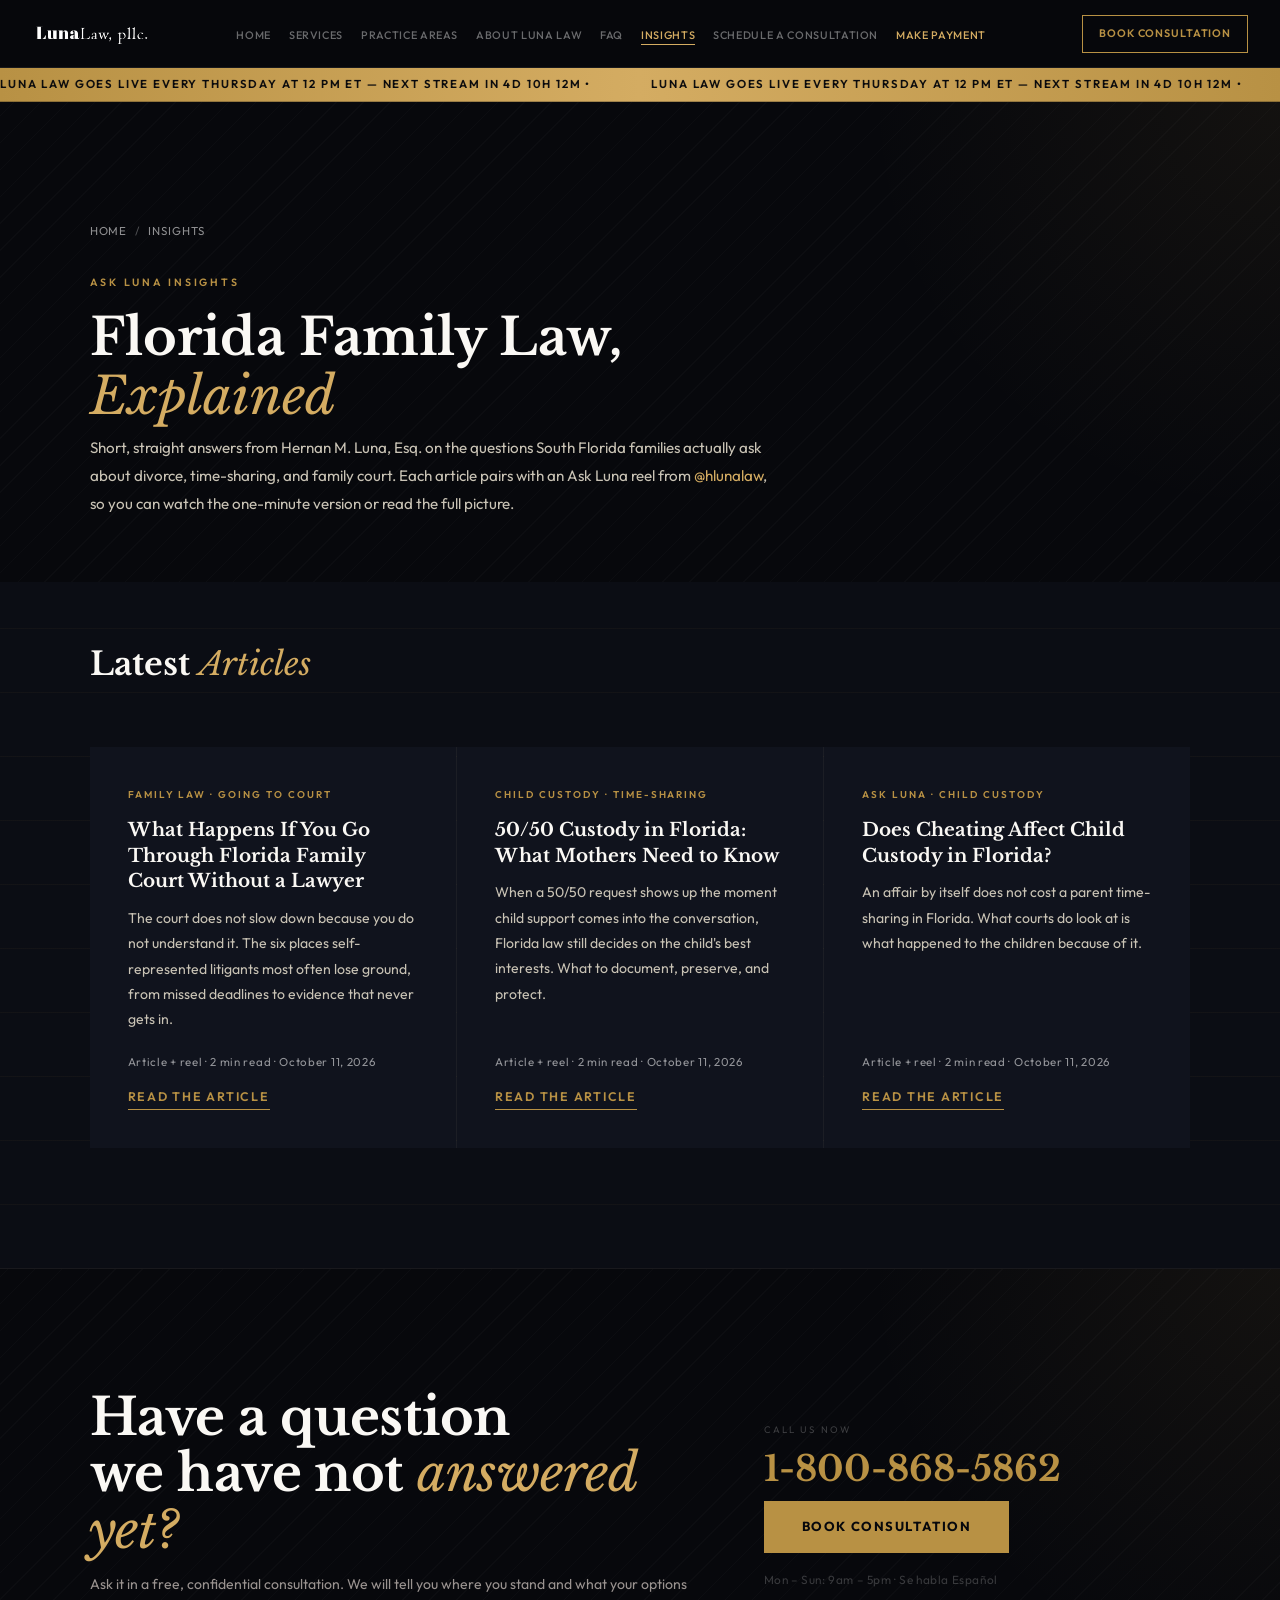
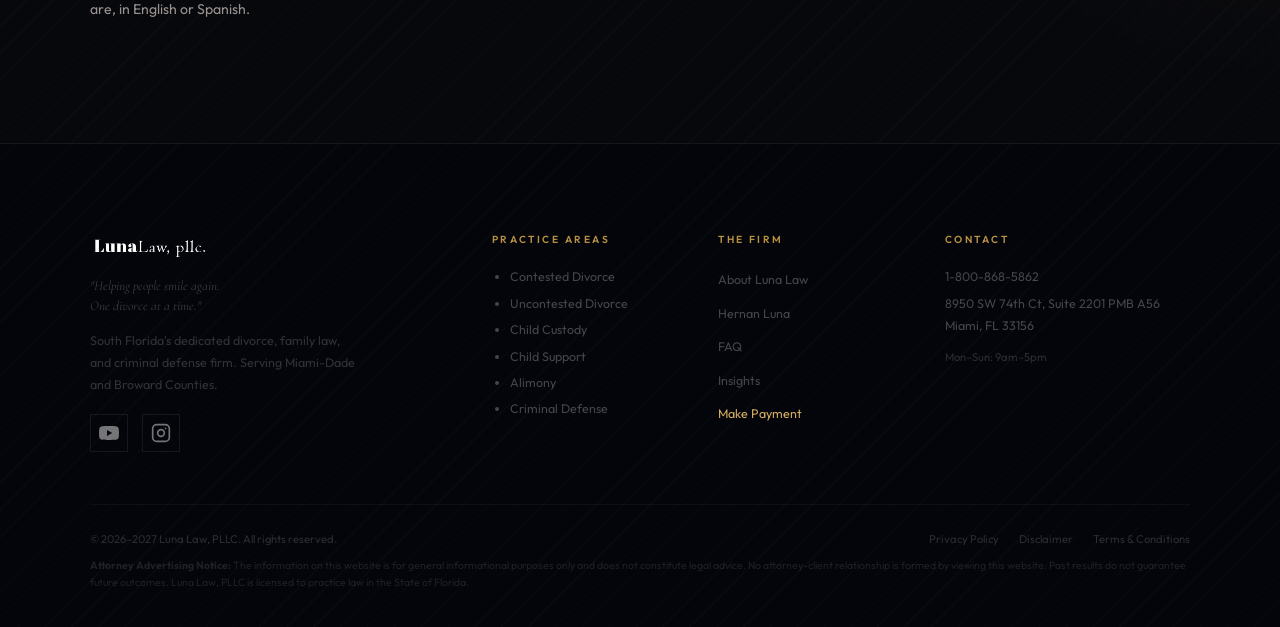
==== insights/index.html @ 373e85e8 "Add Insights section: hub plus three articles paired with Instagram reels Co-Authored-By: Claude Opu" ====
<!DOCTYPE html>
<html lang="en">
<head>
<!-- Google tag (gtag.js) -->
<script async src="https://www.googletagmanager.com/gtag/js?id=G-KQM1N2SDG9"></script>
<script>
  window.dataLayer = window.dataLayer || [];
  function gtag(){dataLayer.push(arguments);}
  gtag('js', new Date());
  gtag('config', 'G-KQM1N2SDG9');
</script>
<meta charset="UTF-8">
<meta name="viewport" content="width=device-width,initial-scale=1.0">
<meta name="description" content="Plain-language articles from Hernan M. Luna, Esq. on Florida divorce, child custody, and family court, each paired with an Ask Luna reel from @hlunalaw. Serving Miami-Dade and Broward.">
<title>Ask Luna Insights: Florida Family Law, Explained | Luna Law, PLLC</title>
<link rel="canonical" href="https://hlunalaw.com/insights/">
<script type="application/ld+json">
{
  "@context": "https://schema.org",
  "@graph": [
    {
      "@type": "Blog",
      "@id": "https://hlunalaw.com/insights/#blog",
      "name": "Ask Luna Insights",
      "url": "https://hlunalaw.com/insights/",
      "description": "Plain-language articles on Florida divorce, child custody, and family court from Hernan M. Luna, Esq., each paired with an Ask Luna reel.",
      "inLanguage": "en-US",
      "publisher": {
        "@type": "Organization",
        "name": "Luna Law, PLLC",
        "url": "https://hlunalaw.com/",
        "logo": {
          "@type": "ImageObject",
          "url": "https://hlunalaw.com/assets/logo.png"
        }
      },
      "blogPost": [
        {
          "@type": "BlogPosting",
          "@id": "https://hlunalaw.com/insights/florida-family-court-without-a-lawyer.html",
          "url": "https://hlunalaw.com/insights/florida-family-court-without-a-lawyer.html",
          "headline": "What Happens If You Go Through Florida Family Court Without a Lawyer",
          "datePublished": "2026-10-11",
          "author": {
            "@type": "Person",
            "name": "Hernan M. Luna, Esq."
          }
        },
        {
          "@type": "BlogPosting",
          "@id": "https://hlunalaw.com/insights/50-50-custody-florida-mothers.html",
          "url": "https://hlunalaw.com/insights/50-50-custody-florida-mothers.html",
          "headline": "50/50 Custody in Florida: What Mothers Need to Know",
          "datePublished": "2026-10-11",
          "author": {
            "@type": "Person",
            "name": "Hernan M. Luna, Esq."
          }
        },
        {
          "@type": "BlogPosting",
          "@id": "https://hlunalaw.com/insights/does-cheating-affect-child-custody-florida.html",
          "url": "https://hlunalaw.com/insights/does-cheating-affect-child-custody-florida.html",
          "headline": "Does Cheating Affect Child Custody in Florida?",
          "datePublished": "2026-10-11",
          "author": {
            "@type": "Person",
            "name": "Hernan M. Luna, Esq."
          }
        }
      ]
    },
    {
      "@type": "BreadcrumbList",
      "itemListElement": [
        {
          "@type": "ListItem",
          "position": 1,
          "name": "Home",
          "item": "https://hlunalaw.com/"
        },
        {
          "@type": "ListItem",
          "position": 2,
          "name": "Insights",
          "item": "https://hlunalaw.com/insights/"
        }
      ]
    }
  ]
}
</script>
<meta property="og:type" content="website">
<meta property="og:site_name" content="Luna Law, PLLC">
<meta property="og:title" content="Ask Luna Insights: Florida Family Law, Explained | Luna Law, PLLC">
<meta property="og:description" content="Plain-language articles from Hernan M. Luna, Esq. on Florida divorce, child custody, and family court, each paired with an Ask Luna reel from @hlunalaw. Serving Miami-Dade and Broward.">
<meta property="og:url" content="https://hlunalaw.com/insights/">
<meta property="og:image" content="https://hlunalaw.com/assets/team.jpg">
<meta property="og:locale" content="en_US">
<meta name="robots" content="index, follow">
<meta name="author" content="Luna Law, PLLC">
<meta name="twitter:card" content="summary_large_image">
<meta name="twitter:title" content="Ask Luna Insights: Florida Family Law, Explained | Luna Law, PLLC">
<meta name="twitter:description" content="Plain-language articles from Hernan M. Luna, Esq. on Florida divorce, child custody, and family court, each paired with an Ask Luna reel from @hlunalaw. Serving Miami-Dade and Broward.">
<meta name="twitter:image" content="https://hlunalaw.com/assets/team.jpg">
<link rel="preconnect" href="https://fonts.googleapis.com">
<link rel="preconnect" href="https://fonts.gstatic.com" crossorigin>
<link href="https://fonts.googleapis.com/css2?family=Libre+Baskerville:ital,wght@0,400;0,700;1,400&family=Outfit:wght@300;400;500;600;700&family=Cormorant+Garamond:ital,wght@1,300;1,400&display=swap" rel="stylesheet" media="print" onload="this.media='all'">
<noscript><link href="https://fonts.googleapis.com/css2?family=Libre+Baskerville:ital,wght@0,400;0,700;1,400&family=Outfit:wght@300;400;500;600;700&family=Cormorant+Garamond:ital,wght@1,300;1,400&display=swap" rel="stylesheet"></noscript>

<link rel="stylesheet" href="/css/styles.css">
</head>
<body>
<a class="skip" href="#main">Skip to main content</a>

<header role="banner">
  <nav class="nav" aria-label="Main navigation">
    <a href="/index.html" class="nav-logo" aria-label="Luna Law Home"><img src="/assets/logo.png" alt="Luna Law, PLLC" width="220" height="55"></a>
    <ul class="nav-links" role="list">
      <li><a href="/index.html">Home</a></li>
      <li><a href="/index.html#services">Services</a></li>
      <li><a href="/index.html#practice">Practice Areas</a></li>
      <li><a href="/about.html">About Luna Law</a></li>
      <li><a href="/faq.html">FAQ</a></li>
      <li><a href="/insights/" class="active" aria-current="page">Insights</a></li>
      <li class="nav-schedule"><a href="https://calendly.com/hernanlunalaw" onclick="gtag('event', 'book_consultation_click', {'event_category': 'engagement', 'event_label': 'Calendly Booking'});" target="_blank" rel="noopener noreferrer">Schedule a Consultation</a></li>
      <li><a href="https://secure.lawpay.com/pages/luna/operating" onclick="gtag('event', 'make_payment_click', {'event_category': 'engagement', 'event_label': 'LawPay Payment'});" target="_blank" rel="noopener noreferrer" style="color:var(--gold-lt)">Make Payment</a></li>
    </ul>
    <a href="https://calendly.com/hernanlunalaw" onclick="gtag('event', 'book_consultation_click', {'event_category': 'engagement', 'event_label': 'Calendly Booking'});" target="_blank" rel="noopener noreferrer" class="nav-cta">Book Consultation</a>
    <button class="nav-toggle" aria-label="Open menu" aria-expanded="false" aria-controls="nav-drawer" id="nav-btn">
      <span aria-hidden="true"></span><span aria-hidden="true"></span><span aria-hidden="true"></span>
    </button>
  </nav>
  <nav class="nav-drawer" id="nav-drawer" aria-label="Mobile navigation" aria-hidden="true">
    <a href="/index.html">Home</a>
    <a href="/index.html#services">Services</a>
    <a href="/index.html#practice">Practice Areas</a>
    <a href="/about.html">About Luna Law</a>
    <a href="/faq.html">FAQ</a>
    <a href="/insights/">Insights</a>
    <a href="https://calendly.com/hernanlunalaw" onclick="gtag('event', 'book_consultation_click', {'event_category': 'engagement', 'event_label': 'Calendly Booking'});" target="_blank" rel="noopener noreferrer">Schedule a Consultation</a>
    <a href="https://secure.lawpay.com/pages/luna/operating" onclick="gtag('event', 'make_payment_click', {'event_category': 'engagement', 'event_label': 'LawPay Payment'});" target="_blank" style="color:var(--gold-lt);font-size:1.2rem!important">Make Payment</a>
    <a href="tel:+18008685862" onclick="gtag('event', 'phone_call_click', {'event_category': 'engagement', 'event_label': 'Phone Call'});" class="drawer-phone">1-800-868-5862</a>
    <a href="https://calendly.com/hernanlunalaw" onclick="gtag('event', 'book_consultation_click', {'event_category': 'engagement', 'event_label': 'Calendly Booking'});" target="_blank" rel="noopener noreferrer" class="drawer-cta">Book Consultation</a>
  </nav>
</header>
<a class="live-ticker" id="live-ticker" href="https://www.youtube.com/@UnoNextLatino" target="_blank" rel="noopener noreferrer" onclick="gtag('event', 'watch_live_click', {'event_category': 'engagement', 'event_label': 'YouTube Live Banner'});" aria-label="Luna Law is live on YouTube every Thursday at 12 PM Eastern. Watch the stream.">
  <div class="live-ticker-track" aria-hidden="true">
    <span class="live-ticker-content" id="ticker-a"></span><span class="live-ticker-content" id="ticker-b"></span>
  </div>
</a>

<main id="main">

<!-- INSIGHTS HERO -->
<section class="section" style="background:var(--void);padding-bottom:clamp(40px,5vw,64px);" aria-labelledby="ins-h">
  <div class="tx tx-lines" aria-hidden="true"></div>
  <div class="corner-glow" aria-hidden="true"></div>
  <div class="section-wrap">
    <nav class="ins-crumb reveal" aria-label="Breadcrumb"><ol><li><a href="/index.html">Home</a></li><li aria-current="page">Insights</li></ol></nav>
    <div class="s-label reveal"><span class="s-label-bar" aria-hidden="true"></span><span class="s-label-text">Ask Luna Insights</span></div>
    <h1 class="s-title reveal" id="ins-h">Florida Family Law,<br><em>Explained</em></h1>
    <p class="ins-intro reveal">Short, straight answers from Hernan M. Luna, Esq. on the questions South Florida families actually ask about divorce, time-sharing, and family court. Each article pairs with an Ask Luna reel from <a href="https://instagram.com/hlunalaw" onclick="gtag('event', 'instagram_click', {'event_category': 'engagement', 'event_label': 'Insights Hub Intro'});" target="_blank" rel="noopener noreferrer" style="color:var(--gold-lt);">@hlunalaw</a>, so you can watch the one-minute version or read the full picture.</p>
  </div>
</section>

<!-- ARTICLE LIST -->
<section class="section" style="background:var(--deep);padding-top:clamp(40px,5vw,64px);" aria-labelledby="list-h">
  <div class="tx tx-rules" aria-hidden="true"></div>
  <div class="section-wrap">
    <h2 class="s-title reveal" id="list-h" style="font-size:clamp(1.4rem,2.6vw,2rem);">Latest <em>Articles</em></h2>
    <div class="ins-grid reveal">

      <article class="ins-card">
        <p class="ins-card-cat">Family Law · Going to Court</p>
        <h3 class="ins-card-title"><a href="/insights/florida-family-court-without-a-lawyer.html">What Happens If You Go Through Florida Family Court Without a Lawyer</a></h3>
        <p class="ins-card-excerpt">The court does not slow down because you do not understand it. The six places self-represented litigants most often lose ground, from missed deadlines to evidence that never gets in.</p>
        <p class="ins-card-meta">Article + reel · 2 min read · <time datetime="2026-10-11">October 11, 2026</time></p>
        <a class="ins-card-link" href="/insights/florida-family-court-without-a-lawyer.html" aria-label="Read: What Happens If You Go Through Florida Family Court Without a Lawyer">Read the article</a>
      </article>

      <article class="ins-card">
        <p class="ins-card-cat">Child Custody · Time-Sharing</p>
        <h3 class="ins-card-title"><a href="/insights/50-50-custody-florida-mothers.html">50/50 Custody in Florida: What Mothers Need to Know</a></h3>
        <p class="ins-card-excerpt">When a 50/50 request shows up the moment child support comes into the conversation, Florida law still decides on the child's best interests. What to document, preserve, and protect.</p>
        <p class="ins-card-meta">Article + reel · 2 min read · <time datetime="2026-10-11">October 11, 2026</time></p>
        <a class="ins-card-link" href="/insights/50-50-custody-florida-mothers.html" aria-label="Read: 50/50 Custody in Florida: What Mothers Need to Know">Read the article</a>
      </article>

      <article class="ins-card">
        <p class="ins-card-cat">Ask Luna · Child Custody</p>
        <h3 class="ins-card-title"><a href="/insights/does-cheating-affect-child-custody-florida.html">Does Cheating Affect Child Custody in Florida?</a></h3>
        <p class="ins-card-excerpt">An affair by itself does not cost a parent time-sharing in Florida. What courts do look at is what happened to the children because of it.</p>
        <p class="ins-card-meta">Article + reel · 2 min read · <time datetime="2026-10-11">October 11, 2026</time></p>
        <a class="ins-card-link" href="/insights/does-cheating-affect-child-custody-florida.html" aria-label="Read: Does Cheating Affect Child Custody in Florida?">Read the article</a>
      </article>

    </div>
  </div>
</section>

<!-- CTA -->
<section class="section cta-band" aria-labelledby="cta-h">
  <div class="tx tx-lines" aria-hidden="true"></div>
  <div class="corner-glow" aria-hidden="true"></div>
  <div class="section-wrap">
    <div class="cta-band-inner">
      <div class="reveal">
        <h2 class="cta-hl" id="cta-h">Have a question<br>we have not <em>answered yet?</em></h2>
        <p class="cta-sub">Ask it in a free, confidential consultation. We will tell you where you stand and what your options are, in English or Spanish.</p>
      </div>
      <div class="cta-right reveal">
        <p style="font-size:.6rem;letter-spacing:.22em;text-transform:uppercase;color:rgba(255,255,255,.22);font-family:'Outfit',sans-serif;">Call us now</p>
        <a href="tel:+18008685862" onclick="gtag('event', 'phone_call_click', {'event_category': 'engagement', 'event_label': 'Phone Call'});" class="cta-phone">1-800-868-5862</a>
        <a href="https://calendly.com/hernanlunalaw" onclick="gtag('event', 'book_consultation_click', {'event_category': 'engagement', 'event_label': 'Calendly Booking'});" target="_blank" rel="noopener noreferrer" class="btn-gold">Book Consultation</a>
        <p class="cta-hours">Mon – Sun: 9am – 5pm · Se habla Español</p>
      </div>
    </div>
  </div>
</section>

</main>

<!-- FOOTER -->
<footer class="footer" role="contentinfo">
  <div class="tx tx-lines" aria-hidden="true"></div>
  <img class="footer-sig" src="/assets/sig.png" alt="" role="presentation" width="300" height="78" loading="lazy" decoding="async">
  <div class="section-wrap" style="padding:0 clamp(28px,7vw,90px);">
    <div class="footer-grid">
      <div>
        <div class="footer-logo"><img src="/assets/logo.png" alt="Luna Law, PLLC" width="220" height="55" loading="lazy" decoding="async"></div>
        <p class="footer-tagline">"Helping people smile again.<br>One divorce at a time."</p>
        <p class="footer-desc">South Florida's dedicated divorce, family law, and criminal defense firm. Serving Miami-Dade and Broward Counties.</p>
        <div class="footer-social" aria-label="Social media">
          <a href="https://www.youtube.com/@LunaLawMiami" onclick="gtag('event', 'youtube_click', {'event_category': 'engagement', 'event_label': 'Footer Icon'});" target="_blank" rel="noopener noreferrer" aria-label="Luna Law on YouTube"><svg width="20" height="20" viewBox="0 0 24 24" fill="currentColor" aria-hidden="true"><path d="M23.5 6.2a3 3 0 0 0-2.1-2.1C19.5 3.6 12 3.6 12 3.6s-7.5 0-9.4.5A3 3 0 0 0 .5 6.2 31 31 0 0 0 0 12a31 31 0 0 0 .5 5.8 3 3 0 0 0 2.1 2.1c1.9.5 9.4.5 9.4.5s7.5 0 9.4-.5a3 3 0 0 0 2.1-2.1A31 31 0 0 0 24 12a31 31 0 0 0-.5-5.8zM9.6 15.6V8.4l6.3 3.6-6.3 3.6z"/></svg></a>
          <a href="https://instagram.com/hlunalaw" onclick="gtag('event', 'instagram_click', {'event_category': 'engagement', 'event_label': 'Footer Icon'});" target="_blank" rel="noopener noreferrer" aria-label="Luna Law on Instagram"><svg width="20" height="20" viewBox="0 0 24 24" fill="none" stroke="currentColor" stroke-width="2" stroke-linecap="round" stroke-linejoin="round" aria-hidden="true"><rect x="2" y="2" width="20" height="20" rx="5"/><circle cx="12" cy="12" r="4"/><line x1="17.5" y1="6.5" x2="17.51" y2="6.5"/></svg></a>
        </div>
      </div>
      <nav aria-label="Practice areas"><div class="footer-head">Practice Areas</div><ul class="footer-links-plain"><li>Contested Divorce</li><li>Uncontested Divorce</li><li>Child Custody</li><li>Child Support</li><li>Alimony</li><li>Criminal Defense</li></ul></nav>
      <nav aria-label="Firm links"><div class="footer-head">The Firm</div><ul class="footer-links"><li><a href="/about.html">About Luna Law</a></li><li><a href="/index.html#attorney">Hernan Luna</a></li><li><a href="/faq.html">FAQ</a></li><li><a href="/insights/">Insights</a></li><li><a href="https://secure.lawpay.com/pages/luna/operating" onclick="gtag('event', 'make_payment_click', {'event_category': 'engagement', 'event_label': 'LawPay Payment'});" target="_blank" rel="noopener noreferrer" style="color:var(--gold-lt)">Make Payment</a></li></ul></nav>
      <div class="footer-contact"><div class="footer-head">Contact</div><p><a href="tel:+18008685862" onclick="gtag('event', 'phone_call_click', {'event_category': 'engagement', 'event_label': 'Phone Call'});">1-800-868-5862</a></p><p>8950 SW 74th Ct, Suite 2201 PMB A56<br>Miami, FL 33156</p><p style="margin-top:12px;font-size:.7rem;color:rgba(255,255,255,.16)">Mon–Sun: 9am–5pm</p></div>
    </div>
    <div class="footer-bottom">
      <p class="footer-copy">© 2026–2027 Luna Law, PLLC. All rights reserved.</p>
      <nav class="footer-legal" aria-label="Legal links"><a href="/privacy-terms.html">Privacy Policy</a><a href="#">Disclaimer</a><a href="/privacy-terms.html">Terms &amp; Conditions</a></nav>
    </div>
    <p class="footer-disclaimer"><strong>Attorney Advertising Notice:</strong> The information on this website is for general informational purposes only and does not constitute legal advice. No attorney-client relationship is formed by viewing this website. Past results do not guarantee future outcomes. Luna Law, PLLC is licensed to practice law in the State of Florida.</p>
  </div>
</footer>

<script src="/js/scripts.js"></script>
</body>
</html>
---- css/styles.css ----
/* ===== from index.html ===== */
/* ── HERO ── */
.hero{
  position:relative;
  width:100%;
  overflow:hidden;
  background:#07080c;
  display:block;
  margin:0;
  padding:0;
}
.hero-bg{
  position:absolute;inset:0;
  background:linear-gradient(155deg,#04050a 0%,#0b0e18 50%,#0f1422 100%);
  z-index:0;
}
.hero-tx-lines{
  position:absolute;inset:0;z-index:1;
  background-image:repeating-linear-gradient(-45deg,transparent 0,transparent 22px,rgba(255,255,255,.012) 22px,rgba(255,255,255,.012) 23px);
}
.hero-tx-gold-lines{
  position:absolute;inset:0;z-index:1;
  background-image:repeating-linear-gradient(0deg,transparent 0,transparent 79px,rgba(184,145,68,.04) 79px,rgba(184,145,68,.04) 80px);
}
.hero-glow-tr{
  position:absolute;top:-80px;right:-80px;width:600px;height:600px;border-radius:50%;
  background:radial-gradient(circle,rgba(184,145,68,.05) 0%,transparent 65%);
  pointer-events:none;z-index:1;
}
.hero-horizon{
  position:absolute;bottom:0;left:0;right:0;height:1px;
  background:linear-gradient(90deg,transparent 0%,rgba(184,145,68,.4) 30%,rgba(184,145,68,.4) 70%,transparent 100%);
  z-index:5;
}
.hero-sig{
  position:absolute;bottom:10%;right:-2%;
  width:min(55vw,820px);opacity:.05;
  mix-blend-mode:screen;pointer-events:none;z-index:2;
}
/* Photo — right half, absolutely positioned */
.hero-photo-bg{
  position:absolute;
  right:0;top:0;bottom:0;
  width:55%;
  z-index:2;
  overflow:hidden;
  -webkit-mask-image: linear-gradient(to right, transparent 0%, rgba(0,0,0,1) 18%, rgba(0,0,0,1) 100%);
  mask-image: linear-gradient(to right, transparent 0%, rgba(0,0,0,1) 18%, rgba(0,0,0,1) 100%);
}
.hero-photo-bg img{
  width:100%;height:100%;
  object-fit:cover;
  object-position:right center;
  display:block;
}
/* Left-to-right gradient over the photo so text is readable */
.hero-photo-overlay{
  position:absolute;inset:0;z-index:3;
  background:linear-gradient(to right,
    #07080c 0%,
    #07080c 30%,
    rgba(7,8,12,.85) 45%,
    rgba(7,8,12,.4) 62%,
    rgba(7,8,12,.1) 78%,
    transparent 100%
  );
}
/* Text content */
.hero-inner{
  position:absolute;
  top:0;left:0;bottom:0;
  width:58%;
  z-index:4;
  display:flex;
  flex-direction:column;
  justify-content:center;
  padding:0 clamp(28px,6vw,90px);
  padding-top:68px;
}
.hero-pre{display:flex;align-items:center;gap:14px;margin-bottom:28px;animation:fUp .6s ease .1s both}
.hero-pre-line{width:32px;height:1px;background:#b89144}
.hero-pre-text{font-family:'Outfit',sans-serif;font-size:.72rem;font-weight:500;letter-spacing:.24em;text-transform:uppercase;color:#b89144}
.hero-title{font-family:'Libre Baskerville',serif;font-size:clamp(3.2rem,9vw,9rem);font-weight:700;line-height:1.0;letter-spacing:-.02em;color:#faf8f4;animation:fUp .7s ease .2s both;margin-bottom:4px}
.hero-title-accent{display:block;font-weight:400;font-style:italic;color:#d4ac62;font-size:.75em;letter-spacing:.01em}
.hero-tagline{font-family:'Cormorant Garamond',serif;font-size:clamp(1.1rem,2.2vw,1.55rem);font-style:italic;font-weight:400;color:rgba(255,255,255,.5);margin:clamp(20px,3vw,36px) 0 clamp(40px,5vw,60px);animation:fUp .7s ease .38s both;max-width:560px;line-height:1.55}
.hero-tagline strong{color:#d4ac62;font-weight:400}
.hero-actions{display:flex;flex-wrap:wrap;gap:16px;margin-bottom:clamp(40px,6vh,72px);animation:fUp .7s ease .5s both}
.hero-bar{display:none}
.hero-stat{display:none}
.hero-stat-val{display:none}
.hero-stat-lbl{display:none}
.hero-left-overlay{display:none}
.hero-photo-overlay{display:block}
/* Mobile */
@media(max-width:860px){
  .hero{height:auto;min-height:100svh}
  .hero-photo-bg{position:relative;width:100%;height:55vw;min-height:260px;max-height:360px;-webkit-mask-image:none!important;mask-image:none!important}
  .hero-photo-overlay{background:linear-gradient(to bottom,transparent 0%,rgba(7,8,12,.6) 60%,#07080c 100%)}
  .hero-inner{position:relative;width:100%;padding:32px clamp(20px,5vw,40px) 48px;padding-top:0}
  .hero{display:flex;flex-direction:column}
}

:root{
  --void:#07080c;--deep:#0b0d14;--surface:#10131d;--lift:#161a27;
  --rim:rgba(255,255,255,.07);--rim2:rgba(255,255,255,.04);
  --gold:#b89144;--gold-lt:#d4ac62;--gold-dim:rgba(184,145,68,.15);
  --text:#c9c3b5;--muted:#9a9390;--white:#faf8f4;--focus:#b89144;
}
*,*::before,*::after{box-sizing:border-box;margin:0;padding:0}
html{scroll-behavior:smooth;font-size:16px}
body{font-family:'Outfit',sans-serif;background:var(--void);color:var(--text);overflow-x:hidden;line-height:1.6}
img{display:block;max-width:100%}
a{color:inherit;text-decoration:none}
.skip{position:absolute;top:-100px;left:20px;background:var(--gold);color:var(--void);padding:12px 20px;font-weight:700;font-size:.85rem;text-decoration:none;z-index:9999;border-radius:0 0 3px 3px;transition:top .2s}
.skip:focus{top:0}
:focus-visible{outline:2px solid var(--gold);outline-offset:4px}

/* TEXTURES */



.tx{position:absolute;inset:0;pointer-events:none;z-index:1}
.tx-grain::after{content:'';position:absolute;inset:0;background-image:url("data:image/svg+xml,%3Csvg viewBox='0 0 256 256' xmlns='http://www.w3.org/2000/svg'%3E%3Cfilter id='n'%3E%3CfeTurbulence type='fractalNoise' baseFrequency='0.9' numOctaves='4' stitchTiles='stitch'/%3E%3C/filter%3E%3Crect width='100%25' height='100%25' filter='url(%23n)' opacity='1'/%3E%3C/svg%3E");opacity:.028;mix-blend-mode:screen}
.tx-lines{background-image:repeating-linear-gradient(-45deg,transparent 0,transparent 18px,rgba(255,255,255,.018) 18px,rgba(255,255,255,.018) 19px)}
.tx-dots{background-image:radial-gradient(circle,rgba(184,145,68,.18) 1px,transparent 1px);background-size:32px 32px;opacity:.5}
.tx-rules{background-image:repeating-linear-gradient(0deg,transparent 0,transparent 63px,rgba(184,145,68,.05) 63px,rgba(184,145,68,.05) 64px)}
.corner-glow{position:absolute;top:0;right:0;width:clamp(200px,35vw,480px);height:clamp(200px,35vw,480px);background:radial-gradient(ellipse at top right,rgba(184,145,68,.07) 0%,transparent 65%);pointer-events:none;z-index:1}
.corner-glow-bl{position:absolute;bottom:0;left:0;width:clamp(160px,28vw,360px);height:clamp(160px,28vw,360px);background:radial-gradient(ellipse at bottom left,rgba(184,145,68,.05) 0%,transparent 65%);pointer-events:none;z-index:1}

/* NAV */
.nav{position:fixed;top:0;left:0;right:0;z-index:300;height:68px;display:flex;align-items:center;justify-content:space-between;padding:0 clamp(20px,5vw,60px);background:rgba(7,8,12,.95);backdrop-filter:blur(20px);border-bottom:1px solid var(--rim)}
.nav-logo img{height:34px;width:auto}
.nav-links{display:flex;gap:clamp(14px,2.5vw,32px);list-style:none;align-items:center}
.nav-links a{font-family:'Outfit',sans-serif;font-size:.78rem;font-weight:500;letter-spacing:.1em;text-transform:uppercase;color:rgba(255,255,255,.4);border-bottom:1px solid transparent;transition:color .2s,border-color .2s;padding-bottom:2px}
.nav-links a:hover{color:var(--gold-lt);border-bottom-color:var(--gold-lt)}
.nav-cta{display:inline-flex;align-items:center;justify-content:center;min-height:42px;padding:10px 24px;border:1px solid var(--gold);background:transparent;color:var(--gold);font-family:'Outfit',sans-serif;font-size:.78rem;font-weight:600;letter-spacing:.1em;text-transform:uppercase;transition:background .22s,color .22s;white-space:nowrap}
.nav-cta:hover{background:var(--gold);color:var(--void)}
.nav-toggle{display:none;flex-direction:column;gap:5px;justify-content:center;width:44px;height:44px;background:none;border:none;padding:8px;cursor:pointer}
.nav-toggle span{display:block;width:24px;height:1.5px;background:var(--white);border-radius:1px;transition:transform .3s,opacity .3s}
.nav-toggle[aria-expanded="true"] span:nth-child(1){transform:translateY(6.5px) rotate(45deg)}
.nav-toggle[aria-expanded="true"] span:nth-child(2){opacity:0}
.nav-toggle[aria-expanded="true"] span:nth-child(3){transform:translateY(-6.5px) rotate(-45deg)}
.nav-drawer{display:none;position:fixed;top:68px;left:0;right:0;bottom:0;background:rgba(7,8,12,.98);flex-direction:column;align-items:center;justify-content:center;gap:24px;z-index:299;opacity:0;transform:translateY(-12px);transition:opacity .3s,transform .3s;pointer-events:none}
.nav-drawer.open{opacity:1;transform:translateY(0);pointer-events:all}
.nav-drawer a{font-family:'Libre Baskerville',serif;font-size:2rem;font-style:italic;color:rgba(255,255,255,.55);transition:color .2s}
.nav-drawer a:hover{color:var(--white)}
.drawer-phone{font-family:'Outfit',sans-serif!important;font-style:normal!important;font-size:1rem!important;letter-spacing:.14em!important;color:var(--gold)!important}
.drawer-cta{font-family:'Outfit',sans-serif!important;font-style:normal!important;margin-top:8px;padding:14px 60px;background:var(--gold);color:var(--void)!important;font-size:.85rem!important;font-weight:700;letter-spacing:.12em;text-transform:uppercase}

/* HERO */
.hero{position:relative;height:clamp(560px,72vh,720px);min-height:560px;display:grid;grid-template-columns:1fr 1fr;overflow:hidden;background:var(--void)}



















.btn-gold{display:inline-flex;align-items:center;justify-content:center;min-height:52px;min-width:44px;padding:14px 38px;background:var(--gold);color:var(--void);font-family:'Outfit',sans-serif;font-size:.82rem;font-weight:700;letter-spacing:.12em;text-transform:uppercase;border:none;cursor:pointer;transition:background .22s,transform .22s,box-shadow .22s}
.btn-gold:hover{background:var(--gold-lt);transform:translateY(-2px);box-shadow:0 14px 36px rgba(184,145,68,.25)}
.btn-ghost-lt{display:inline-flex;align-items:center;justify-content:center;min-height:52px;min-width:44px;padding:14px 34px;border:1px solid rgba(255,255,255,.18);color:rgba(255,255,255,.55);font-family:'Outfit',sans-serif;font-size:.82rem;font-weight:400;letter-spacing:.1em;text-transform:uppercase;transition:border-color .22s,color .22s}
.btn-ghost-lt:hover{border-color:var(--gold);color:var(--gold)}






/* MARQUEE */
.marquee-strip{background:var(--gold);overflow:hidden;height:42px;display:flex;align-items:center}
.marquee-track{display:flex;animation:marquee 28s linear infinite;white-space:nowrap}
.marquee-track span{font-family:'Outfit',sans-serif;font-size:.72rem;font-weight:600;letter-spacing:.2em;text-transform:uppercase;color:var(--void);padding:0 28px}
.marquee-track .sep{color:rgba(7,8,12,.3);padding:0 4px}
@keyframes marquee{from{transform:translateX(0)}to{transform:translateX(-50%)}}

/* CREDENTIALS */
.credentials{background:var(--surface);padding:clamp(56px,8vw,96px) clamp(28px,7vw,90px);position:relative;overflow:hidden;border-top:1px solid var(--rim);border-bottom:1px solid var(--rim)}
.creds-inner{display:grid;grid-template-columns:1fr auto 1fr;gap:clamp(40px,6vw,80px);align-items:center;max-width:1200px;margin:0 auto;position:relative;z-index:2}
.creds-label{font-family:'Outfit',sans-serif;font-size:.68rem;font-weight:600;letter-spacing:.26em;text-transform:uppercase;color:var(--gold);margin-bottom:16px}
.creds-headline{font-family:'Libre Baskerville',serif;font-size:clamp(1.8rem,3.5vw,2.8rem);font-weight:700;color:var(--white);line-height:1.15;margin-bottom:16px}
.creds-body{font-size:.88rem;line-height:1.8;color:var(--muted);max-width:380px}
.creds-divider{width:1px;height:180px;background:linear-gradient(to bottom,transparent,var(--gold),transparent);flex-shrink:0}
.creds-badges{display:flex;gap:clamp(32px,4vw,56px);align-items:center;justify-content:center}
.badge-item{display:flex;flex-direction:column;align-items:center;gap:14px}
.badge-item img{width:clamp(90px,12vw,130px);height:auto;transition:transform .3s}
.badge-item:hover img{transform:scale(1.05)}
.badge-caption{font-family:'Outfit',sans-serif;font-size:.62rem;letter-spacing:.18em;text-transform:uppercase;color:rgba(255,255,255,.25);text-align:center;max-width:100px}

/* SECTION */
.section{padding:clamp(72px,10vw,120px) 0;width:100%}
.s-label{display:inline-flex;align-items:center;gap:12px;margin-bottom:14px}
.s-label-bar{width:24px;height:1px;background:var(--gold)}
.s-label-text{font-family:'Outfit',sans-serif;font-size:.66rem;font-weight:600;letter-spacing:.26em;text-transform:uppercase;color:var(--gold)}
.s-title{font-family:'Libre Baskerville',serif;font-size:clamp(1.9rem,4vw,3.2rem);font-weight:700;color:var(--white);line-height:1.15}
.s-title em{font-style:italic;font-weight:400;color:var(--gold-lt)}
.gold-line{width:44px;height:1px;background:var(--gold);margin:20px 0}

/* WHY */
.why{background:var(--deep);position:relative;overflow:hidden}
.why-sig{position:absolute;bottom:-20px;right:-40px;width:clamp(300px,45vw,640px);opacity:.055;mix-blend-mode:screen;pointer-events:none;user-select:none}
.why-grid{display:grid;grid-template-columns:1fr 1fr;gap:clamp(48px,7vw,110px);align-items:start;max-width:1300px;margin:0 auto;position:relative;z-index:2}
.why-tagline{font-family:'Cormorant Garamond',serif;font-size:clamp(1.3rem,2.5vw,1.8rem);font-style:italic;font-weight:400;color:rgba(255,255,255,.38);border-left:2px solid var(--gold);padding-left:18px;margin:24px 0 28px;line-height:1.5}
.why-tagline strong{color:var(--gold-lt);font-weight:400}
.why-body{font-size:.9rem;line-height:1.85;color:var(--muted);margin-bottom:18px}
.why-pillars{display:flex;flex-direction:column;margin:28px 0}
.pillar{display:flex;align-items:flex-start;gap:18px;padding:18px 0;border-bottom:1px solid var(--rim)}
.pillar-num{font-family:'Libre Baskerville',serif;font-size:1.2rem;font-weight:700;color:var(--gold);line-height:1;min-width:26px;flex-shrink:0}
.pillar-title{font-family:'Outfit',sans-serif;font-size:.88rem;font-weight:600;color:var(--white);margin-bottom:4px}
.pillar-text{font-size:.82rem;line-height:1.65;color:var(--muted)}
.why-panel{background:var(--surface);border:1px solid var(--rim);border-top:2px solid var(--gold);padding:clamp(32px,4vw,48px);position:relative;overflow:hidden}
.why-big-num{font-family:'Libre Baskerville',serif;font-size:clamp(2.2rem,4.5vw,3.6rem);font-weight:700;color:var(--gold);line-height:1.15;margin-bottom:8px}
.why-big-lbl{font-size:.75rem;letter-spacing:.12em;text-transform:uppercase;color:rgba(255,255,255,.28);margin-bottom:36px;max-width:400px;line-height:1.6}
.testimonial-quote{font-family:'Cormorant Garamond',serif;font-size:clamp(.95rem,1.5vw,1.1rem);font-style:italic;font-weight:400;color:rgba(255,255,255,.58);line-height:1.7;border-left:2px solid var(--gold);padding-left:16px;margin-bottom:18px}
.testimonial-attr{font-size:.7rem;letter-spacing:.12em;text-transform:uppercase;color:rgba(255,255,255,.22)}
.star-svg{width:13px;height:13px;fill:var(--gold)}
.stars-row{display:flex;gap:3px;margin-bottom:14px}

/* SERVICES */
.services{background:var(--void);position:relative;overflow:hidden}
.svc-header{display:grid;grid-template-columns:1fr 1fr;gap:clamp(32px,5vw,80px);align-items:end;margin-bottom:clamp(48px,6vw,72px);max-width:1300px;margin-left:auto;margin-right:auto;position:relative;z-index:2}
.svc-intro{font-size:.9rem;line-height:1.85;color:var(--muted)}
.svc-grid{display:grid;grid-template-columns:repeat(3,1fr);gap:1px;background:var(--rim);max-width:1300px;margin:0 auto;position:relative;z-index:2}
.svc-card{background:var(--void);padding:clamp(28px,4vw,44px) clamp(22px,3vw,36px);position:relative;overflow:hidden;transition:background .3s}
.svc-card::before{content:'';position:absolute;left:0;top:0;bottom:0;width:2px;background:var(--gold);transform:scaleY(0);transform-origin:bottom;transition:transform .32s}
.svc-card:hover{background:var(--surface)}
.svc-card:hover::before{transform:scaleY(1)}
.svc-card:hover .svc-num{color:rgba(255,255,255,.03)}
.svc-card:hover .svc-title{color:var(--white)}
.svc-num{font-family:'Libre Baskerville',serif;font-size:3.5rem;font-weight:700;line-height:1;color:rgba(255,255,255,.04);transition:color .3s;user-select:none;margin-bottom:14px;font-style:italic}
.svc-title{font-family:'Outfit',sans-serif;font-size:1rem;font-weight:600;letter-spacing:.04em;color:rgba(255,255,255,.72);margin-bottom:10px;transition:color .3s}
.svc-text{font-size:.82rem;line-height:1.75;color:var(--muted)}
.svc-link{display:inline-flex;align-items:center;gap:8px;margin-top:18px;font-family:'Outfit',sans-serif;font-size:.72rem;font-weight:600;letter-spacing:.14em;text-transform:uppercase;color:var(--gold);transition:gap .2s}
.svc-link:hover{gap:14px}

/* PROCESS */
.process{background:var(--surface);position:relative;overflow:hidden}
.process-steps{display:grid;grid-template-columns:repeat(4,1fr);gap:0;margin-top:clamp(48px,6vw,72px);max-width:1300px;margin-left:auto;margin-right:auto;border:1px solid var(--rim);position:relative;z-index:2}
.p-step{padding:clamp(28px,3.5vw,44px) clamp(20px,2.5vw,32px);border-right:1px solid var(--rim);position:relative;transition:background .3s}
.p-step:last-child{border-right:none}
.p-step:hover{background:var(--lift)}
.p-step-num{font-family:'Outfit',sans-serif;font-size:.66rem;font-weight:600;letter-spacing:.22em;color:var(--gold);margin-bottom:20px}
.p-step-icon{width:28px;height:28px;margin-bottom:12px}
.p-step-title{font-family:'Outfit',sans-serif;font-size:.95rem;font-weight:600;color:var(--white);margin-bottom:10px}
.p-step-text{font-size:.8rem;line-height:1.7;color:var(--muted)}
.p-step::after{content:'→';position:absolute;right:-14px;top:clamp(28px,3.5vw,44px);font-size:.95rem;color:var(--gold);opacity:.3;z-index:1}
.p-step:last-child::after{display:none}

/* PRACTICE */
.practice{background:var(--deep)}
.practice-layout{display:grid;grid-template-columns:1fr 1.2fr;gap:clamp(40px,6vw,80px);margin-top:clamp(48px,6vw,72px);max-width:1300px;margin-left:auto;margin-right:auto;position:relative;z-index:2}
.prac-list{list-style:none;border-top:1px solid var(--rim)}
.prac-item{border-bottom:1px solid var(--rim)}
.prac-btn{width:100%;display:flex;align-items:center;justify-content:space-between;padding:17px 0;background:none;border:none;cursor:pointer;font-family:'Outfit',sans-serif;font-size:.9rem;font-weight:400;color:rgba(255,255,255,.32);text-align:left;transition:color .2s,padding-left .2s;min-height:44px}
.prac-btn:hover,.prac-btn[aria-selected="true"]{color:var(--white);padding-left:6px}
.prac-btn[aria-selected="true"]{font-weight:500;color:var(--gold-lt)}
.prac-arrow{font-size:.8rem;opacity:0;transition:opacity .2s;color:var(--gold)}
.prac-btn:hover .prac-arrow,.prac-btn[aria-selected="true"] .prac-arrow{opacity:1}
.prac-panel{background:var(--surface);padding:clamp(32px,4vw,52px);border-top:2px solid var(--gold);position:sticky;top:80px;height:fit-content}
.prac-panel-tag{font-size:.62rem;letter-spacing:.24em;text-transform:uppercase;color:var(--gold);margin-bottom:12px;font-family:'Outfit',sans-serif}
.prac-panel-title{font-family:'Libre Baskerville',serif;font-size:clamp(1.4rem,2.5vw,2.1rem);font-weight:700;color:var(--white);margin-bottom:14px;line-height:1.2}
.prac-panel-text{font-size:.87rem;line-height:1.8;color:var(--muted);margin-bottom:28px}

/* ATTORNEY */
.attorney{background:var(--void);position:relative;overflow:hidden}
.attorney-sig-bg{position:absolute;bottom:-20px;right:-60px;width:clamp(340px,50vw,780px);opacity:.045;mix-blend-mode:screen;pointer-events:none;user-select:none}
.attorney-grid{display:grid;grid-template-columns:1fr 1fr;gap:clamp(48px,7vw,100px);align-items:center;max-width:1300px;margin:0 auto;position:relative;z-index:2}
.attorney-photo-wrap{position:relative;width:100%;aspect-ratio:3/4;overflow:hidden;background:var(--void);border-radius:8px}
.attorney-photo-wrap img.main-photo{width:100%;height:100%;object-fit:cover;object-position:70% center;display:block;border-radius:8px}
.attorney-photo-wrap .gold-top-bar{position:absolute;top:0;left:0;right:0;height:2px;background:var(--gold);z-index:2}
.attorney-sig-overlay{position:absolute;bottom:0;left:0;right:0;padding:24px;background:linear-gradient(to top,rgba(7,8,12,.88) 0%,transparent 100%);display:flex;justify-content:flex-start;z-index:2}
.attorney-sig-overlay img{width:clamp(140px,20vw,220px);height:auto;mix-blend-mode:screen;opacity:.7}
.attorney-name{font-family:'Libre Baskerville',serif;font-size:clamp(2.4rem,4.5vw,4rem);font-weight:700;color:var(--white);line-height:1;margin-bottom:6px;letter-spacing:-.01em}
.attorney-title-lbl{font-size:.68rem;letter-spacing:.2em;text-transform:uppercase;color:var(--gold);margin-bottom:28px;font-family:'Outfit',sans-serif}
.attorney-bio{font-size:.88rem;line-height:1.85;color:var(--muted);margin-bottom:18px}
.attorney-creds{display:flex;flex-direction:column;gap:8px;margin:22px 0 30px}
.attorney-cred{display:flex;align-items:center;gap:12px;font-size:.82rem;color:rgba(255,255,255,.45)}
.attorney-cred-dot{width:4px;height:4px;border-radius:50%;background:var(--gold);flex-shrink:0}
.attorney-sig-display{margin-top:26px;padding-top:26px;border-top:1px solid var(--rim)}
.attorney-sig-label{font-size:.6rem;letter-spacing:.2em;text-transform:uppercase;color:rgba(255,255,255,.18);margin-bottom:10px;font-family:'Outfit',sans-serif}
.attorney-sig-display img{width:clamp(150px,20vw,230px);height:auto;mix-blend-mode:screen;opacity:.55}

/* TESTIMONIALS */
.testimonials{background:var(--surface);position:relative;overflow:hidden}
.testi-sig{position:absolute;top:40px;right:-40px;width:clamp(260px,38vw,560px);opacity:.035;mix-blend-mode:screen;pointer-events:none;user-select:none}
.testi-grid{display:grid;grid-template-columns:repeat(3,1fr);gap:1px;background:var(--rim);margin-top:clamp(48px,6vw,72px);max-width:1300px;margin-left:auto;margin-right:auto;position:relative;z-index:2}
.testi-card{background:var(--surface);padding:clamp(24px,3vw,36px);transition:background .3s}
.testi-card:hover{background:var(--lift)}
.testi-stars{display:flex;gap:3px;margin-bottom:12px}
.testi-quote{font-family:'Cormorant Garamond',serif;font-size:1rem;font-style:italic;font-weight:400;color:rgba(255,255,255,.58);line-height:1.7;margin-bottom:16px}
.testi-author{font-size:.68rem;letter-spacing:.12em;text-transform:uppercase;color:rgba(255,255,255,.22);font-family:'Outfit',sans-serif}

/* FAQ */
.faq{background:var(--deep);position:relative;overflow:hidden}
.faq-layout{display:grid;grid-template-columns:1fr 1.4fr;gap:clamp(40px,7vw,100px);max-width:1300px;margin:0 auto;position:relative;z-index:2}
.faq-left{position:sticky;top:84px;height:fit-content}
.faq-note{font-size:.87rem;line-height:1.8;color:var(--muted);margin-bottom:28px}
.faq-list{border-top:1px solid var(--rim)}
.faq-item{border-bottom:1px solid var(--rim)}
.faq-q{width:100%;display:flex;align-items:center;justify-content:space-between;gap:16px;padding:19px 0;background:none;border:none;cursor:pointer;font-family:'Outfit',sans-serif;font-size:.9rem;font-weight:400;color:rgba(255,255,255,.5);text-align:left;min-height:44px;transition:color .2s}
.faq-q:hover{color:var(--white)}
.faq-icon{width:22px;height:22px;flex-shrink:0;border:1px solid rgba(255,255,255,.14);display:flex;align-items:center;justify-content:center;font-size:1rem;font-weight:300;color:var(--gold);transition:transform .3s;line-height:1}
.faq-item.open .faq-icon{transform:rotate(45deg)}
.faq-a{font-size:.84rem;line-height:1.8;color:var(--muted);max-height:0;overflow:hidden;transition:max-height .4s ease,padding .3s}
.faq-item.open .faq-a{max-height:400px;padding-bottom:20px}

/* CTA */
.cta-section{background:var(--void);position:relative;overflow:hidden;padding:clamp(80px,12vw,130px) 0;border-top:1px solid var(--rim)}
.cta-sig{position:absolute;bottom:-30px;left:-30px;width:clamp(300px,50vw,720px);opacity:.055;mix-blend-mode:screen;pointer-events:none;user-select:none}
.cta-inner{display:grid;grid-template-columns:1.5fr 1fr;gap:clamp(40px,6vw,80px);align-items:center;max-width:1300px;margin:0 auto;position:relative;z-index:2}
.cta-hl{font-family:'Libre Baskerville',serif;font-size:clamp(1.8rem,4.5vw,3.8rem);font-weight:700;color:var(--white);line-height:1.1;margin-bottom:16px;letter-spacing:-.01em}
.cta-hl em{font-style:italic;font-weight:400;color:var(--gold-lt)}
.cta-sub{font-size:.88rem;line-height:1.8;color:var(--muted)}
.cta-right{display:flex;flex-direction:column;gap:14px}
.cta-phone-label{font-size:.6rem;letter-spacing:.22em;text-transform:uppercase;color:rgba(255,255,255,.22);font-family:'Outfit',sans-serif}
.cta-phone{font-family:'Libre Baskerville',serif;font-size:clamp(1.7rem,3vw,2.5rem);font-weight:700;color:var(--gold);line-height:1;transition:color .2s}
.cta-phone:hover{color:var(--gold-lt)}
.cta-hours{font-size:.74rem;letter-spacing:.05em;color:rgba(255,255,255,.2);margin-top:4px;font-family:'Outfit',sans-serif}

/* INSTAGRAM */
.insta-section{background:var(--deep);position:relative;overflow:hidden;padding:clamp(72px,10vw,110px) 0;border-top:1px solid var(--rim)}
.insta-inner{display:grid;grid-template-columns:1fr 1fr;gap:clamp(40px,6vw,80px);align-items:center;max-width:1300px;margin:0 auto;position:relative;z-index:2}
.insta-handle{font-family:'Libre Baskerville',serif;font-size:clamp(2.4rem,6vw,5.5rem);font-weight:700;color:var(--white);line-height:1;margin-bottom:18px;letter-spacing:-.02em}
.insta-handle span{display:block;font-style:italic;color:var(--gold);font-weight:400}
.insta-body{font-size:.88rem;line-height:1.8;color:var(--muted);max-width:400px;margin-bottom:26px}
.insta-link{display:inline-flex;align-items:center;gap:12px;font-family:'Outfit',sans-serif;font-size:.78rem;font-weight:600;letter-spacing:.14em;text-transform:uppercase;color:var(--gold);border:1px solid var(--gold);padding:13px 26px;transition:background .22s,color .22s}
.insta-link:hover{background:var(--gold);color:var(--void)}
.insta-preview{background:var(--surface);border:1px solid var(--rim);border-top:2px solid var(--gold);padding:28px}
.insta-preview-header{display:flex;align-items:center;gap:14px;margin-bottom:16px;padding-bottom:16px;border-bottom:1px solid var(--rim)}
.insta-header-text{flex:1;min-width:0}
.insta-followers-top{text-align:right;flex-shrink:0}
.insta-avatar{width:42px;height:42px;border-radius:50%;background:var(--gold-dim);border:1.5px solid var(--gold);display:flex;align-items:center;justify-content:center;font-family:'Outfit',sans-serif;font-size:.82rem;font-weight:700;color:var(--gold);flex-shrink:0}
.insta-username{font-family:'Outfit',sans-serif;font-size:.95rem;font-weight:600;color:var(--white)}
.insta-bio-preview{font-size:.72rem;color:var(--muted);margin-top:2px}
.insta-stats-row{display:flex;gap:20px;margin-bottom:20px}
.insta-stat-num{font-family:'Libre Baskerville',serif;font-size:1.05rem;font-weight:700;color:var(--white)}
.insta-stat-lbl{font-size:.6rem;letter-spacing:.1em;color:var(--muted);text-transform:uppercase;font-family:'Outfit',sans-serif}
.insta-grid{display:grid;grid-template-columns:repeat(3,1fr);gap:3px}
.insta-cell{aspect-ratio:1;background:var(--lift);border:1px solid var(--rim);display:flex;flex-direction:column;align-items:center;justify-content:center;font-family:'Outfit',sans-serif;font-size:.58rem;letter-spacing:.1em;text-transform:uppercase;color:rgba(255,255,255,.2);text-align:center;padding:8px;transition:background .2s}
.insta-cell:hover{background:var(--gold-dim)}
.insta-cell-icon{display:block;margin-bottom:5px;color:var(--gold);opacity:.45}

/* YELP */
.yelp-section{background:var(--void);position:relative;overflow:hidden;padding:clamp(72px,10vw,110px) 0;border-top:1px solid var(--rim)}
.yelp-inner{display:grid;grid-template-columns:1fr 1fr;gap:clamp(40px,6vw,80px);align-items:center;max-width:1300px;margin:0 auto;position:relative;z-index:2}
.yelp-right{order:-1}
.yelp-headline{font-family:'Libre Baskerville',serif;font-size:clamp(2rem,4.5vw,3.5rem);font-weight:700;color:var(--white);line-height:1.1;margin-bottom:14px;letter-spacing:-.01em}
.yelp-body{font-size:.88rem;line-height:1.8;color:var(--muted);margin-bottom:22px}
.yelp-rating-row{display:flex;align-items:center;gap:14px;margin-bottom:26px}
.yelp-stars{display:flex;gap:4px}
.yelp-star{width:17px;height:17px;fill:#d32323}
.yelp-rating-text{font-family:'Libre Baskerville',serif;font-size:1.4rem;font-weight:700;color:var(--white)}
.yelp-rating-sub{font-size:.7rem;letter-spacing:.1em;text-transform:uppercase;color:var(--muted);font-family:'Outfit',sans-serif}
.yelp-link{display:inline-flex;align-items:center;gap:12px;font-family:'Outfit',sans-serif;font-size:.78rem;font-weight:700;letter-spacing:.14em;text-transform:uppercase;color:var(--white);background:#d32323;padding:13px 26px;transition:background .22s,transform .22s}
.yelp-link:hover{background:#b71e1e;transform:translateY(-2px)}
.yelp-card{background:var(--surface);border:1px solid var(--rim);border-top:2px solid #d32323;padding:28px}
.yelp-card-header{display:flex;align-items:center;gap:14px;margin-bottom:18px;padding-bottom:16px;border-bottom:1px solid var(--rim)}
.yelp-logo-badge{width:42px;height:42px;background:#d32323;display:flex;align-items:center;justify-content:center;flex-shrink:0}
.yelp-card-name{font-family:'Outfit',sans-serif;font-size:.95rem;font-weight:600;color:var(--white)}
.yelp-card-cat{font-size:.7rem;color:var(--muted);margin-top:2px;font-family:'Outfit',sans-serif}
.yelp-card-stars{display:flex;gap:3px;margin-bottom:8px}
.yelp-card-star{width:13px;height:13px;fill:#d32323}
.yelp-card-stats{display:grid;grid-template-columns:1fr 1fr;gap:10px;margin-top:18px}
.yelp-card-stat{background:var(--lift);padding:12px;border:1px solid var(--rim)}
.yelp-card-stat-val{font-family:'Libre Baskerville',serif;font-size:1.25rem;font-weight:700;color:var(--white)}
.yelp-card-stat-lbl{font-size:.6rem;letter-spacing:.1em;text-transform:uppercase;color:var(--muted);margin-top:2px;font-family:'Outfit',sans-serif}
.yelp-review{margin-top:18px;padding-top:18px;border-top:1px solid var(--rim)}
.yelp-review-text{font-family:'Cormorant Garamond',serif;font-size:.92rem;font-style:italic;color:rgba(255,255,255,.52);line-height:1.65;margin-bottom:8px}
.yelp-review-author{font-size:.65rem;letter-spacing:.1em;text-transform:uppercase;color:rgba(255,255,255,.22);font-family:'Outfit',sans-serif}

/* FOOTER */
.footer{background:#04050a;padding:clamp(60px,8vw,88px) 0 36px;border-top:1px solid var(--rim);position:relative;overflow:hidden}
.footer-sig{position:absolute;bottom:0;right:40px;width:clamp(200px,30vw,440px);opacity:.044;mix-blend-mode:screen;pointer-events:none;user-select:none}
.footer-grid{display:grid;grid-template-columns:2fr 1fr 1fr 1.4fr;gap:clamp(28px,4vw,60px);margin-bottom:52px;max-width:1300px;margin-left:auto;margin-right:auto;position:relative;z-index:1}
.footer-logo img{height:30px;width:auto;margin-bottom:14px}
.footer-tagline{font-family:'Cormorant Garamond',serif;font-size:.84rem;font-style:italic;font-weight:400;color:rgba(255,255,255,.22);margin-bottom:14px;line-height:1.5}
.footer-desc{font-size:.78rem;line-height:1.75;color:rgba(255,255,255,.18);max-width:270px}
.footer-head{font-family:'Outfit',sans-serif;font-size:.64rem;font-weight:600;letter-spacing:.24em;text-transform:uppercase;color:var(--gold);margin-bottom:18px}
.footer-links{list-style:none;display:flex;flex-direction:column;gap:8px}
.footer-links a{font-size:.78rem;color:rgba(255,255,255,.26);transition:color .2s}
.footer-links a:hover{color:var(--gold-lt)}
.footer-contact p{font-size:.78rem;color:rgba(255,255,255,.26);line-height:1.7;margin-bottom:6px}
.footer-contact a{color:rgba(255,255,255,.26);transition:color .2s}
.footer-contact a:hover{color:var(--gold-lt)}
.footer-bottom{padding-top:26px;border-top:1px solid rgba(255,255,255,.04);display:flex;flex-wrap:wrap;justify-content:space-between;align-items:center;gap:12px;position:relative;z-index:1}
.footer-copy{font-size:.7rem;color:rgba(255,255,255,.16);font-family:'Outfit',sans-serif}
.footer-legal{display:flex;gap:20px}
.footer-legal a{font-size:.7rem;color:rgba(255,255,255,.16);transition:color .2s}
.footer-legal a:hover{color:rgba(255,255,255,.4)}
.footer-disclaimer{width:100%;font-size:.66rem;line-height:1.65;color:rgba(255,255,255,.11);margin-top:8px;font-family:'Outfit',sans-serif}

/* ANIMATIONS */
@keyframes fUp{from{opacity:0;transform:translateY(24px)}to{opacity:1;transform:translateY(0)}}
.reveal{opacity:0;transform:translateY(18px);transition:opacity .6s ease,transform .6s ease}
.reveal.vis{opacity:1;transform:translateY(0)}

/* RESPONSIVE */
@media(max-width:1100px){
  .creds-inner{grid-template-columns:1fr;gap:40px}
  .creds-divider{display:none}
  .creds-badges{justify-content:flex-start}
  .testi-grid{grid-template-columns:1fr 1fr}
  .footer-grid{grid-template-columns:1fr 1fr}
  .process-steps{grid-template-columns:repeat(2,1fr)}
  .p-step{border-bottom:1px solid var(--rim)}
  .p-step:nth-child(2){border-right:none}
  .p-step:nth-child(4){border-right:none}
  .p-step::after{display:none}
}
@media(max-width:860px){
  .hero{grid-template-columns:1fr !important}
  
  
  
  
  .why-grid,.svc-header,.attorney-grid,.cta-inner,.insta-inner,.yelp-inner{grid-template-columns:1fr}
  .svc-grid{grid-template-columns:repeat(2,1fr)}
  .practice-layout{grid-template-columns:1fr}
  .prac-panel{position:static}
  .faq-layout{grid-template-columns:1fr}
  .faq-left{position:static}
  .yelp-right{order:0}
  .nav-links,.nav-cta{display:none}
  .nav-toggle{display:flex}
  .nav-drawer{display:flex}
}
@media(max-width:600px){
  .svc-grid,.process-steps,.testi-grid,.footer-grid{grid-template-columns:1fr}
  .p-step{border-right:none}
}


/* ── GLOBAL SECTION CENTERING ── */
.section > *:not(.tx):not(.corner-glow):not(.corner-glow-bl):not(svg):not(img) {
  max-width: 1300px;
  margin-left: auto;
  margin-right: auto;
  width: 100%;
  box-sizing: border-box;
}

/* Ensure s-label and s-title inside sections are centered with their container */
.section .s-label,
.section .s-title,
.section .gold-line,
.section .s-sub,
.section > .s-label,
.section > .s-title,
.section > .gold-line,
.section > .reveal {
  max-width: 1300px;
  margin-left: auto;
  margin-right: auto;
  display: block;
}
.section > .s-label {
  display: inline-flex;
}

/* Contact form grid centering */
.contact-form-grid {
  max-width: 1100px !important;
  margin: 0 auto !important;
  width: 100%;
}

/* Criminal defense inner */
.section.crim-defense > div[style] {
  margin-left: auto !important;
  margin-right: auto !important;
}

/* Testimonials heading */
.testimonials > .s-label,
.testimonials > .s-title {
  display: block;
  max-width: 1300px;
  margin: 0 auto;
}

/* Process heading */
.process > .s-label,
.process > .s-title {
  max-width: 1300px;
  margin: 0 auto;
  display: block;
}
.process > .s-label { display: inline-flex; }

/* FAQ heading */
.faq > .s-label { display: none; }

/* Why section inner content */
.why > .s-label,
.why > .s-title {
  max-width: 1300px;
  margin: 0 auto;
}

.section-wrap{
  max-width:1300px;
  margin:0 auto;
  padding:0 clamp(28px,7vw,90px);
  width:100%;
  box-sizing:border-box;
}
/* contact form wrap override */
.contact-form-grid{
  max-width:1100px;
  margin:0 auto;
  width:100%;
  box-sizing:border-box;
}

.crim-card:hover { background: var(--lift) !important; }
.crim-card:hover .crim-bar { transform: scaleY(1) !important; }
.crim-card:hover h3 { color: var(--white) !important; }
@media(max-width:860px){ section.crim-defense [style*="grid-template-columns:repeat(4"] { grid-template-columns: repeat(2,1fr) !important; } section.crim-defense [style*="grid-template-columns:1fr 1fr"] { grid-template-columns: 1fr !important; } }
@media(max-width:500px){ section.crim-defense [style*="grid-template-columns:repeat(4"] { grid-template-columns: 1fr !important; } }

@media(max-width:760px){
      .contact-form-grid{ grid-template-columns:1fr !important; }
    }

/* ===== from about.html ===== */
:root{
  --void:#07080c;--deep:#0b0d14;--surface:#10131d;--lift:#161a27;
  --rim:rgba(255,255,255,.07);--gold:#b89144;--gold-lt:#d4ac62;
  --gold-dim:rgba(184,145,68,.12);--text:#c9c3b5;--muted:#9a9390;
  --white:#faf8f4;
}
*,*::before,*::after{box-sizing:border-box;margin:0;padding:0}
html{scroll-behavior:smooth;font-size:16px}
body{font-family:'Outfit',sans-serif;background:var(--void);color:var(--text);overflow-x:hidden;line-height:1.6;padding-top:102px}
img{display:block;max-width:100%}
a{color:inherit;text-decoration:none}

/* SKIP */
.skip{position:absolute;top:-100px;left:20px;background:var(--gold);color:var(--void);padding:12px 20px;font-weight:700;font-size:.85rem;z-index:9999;border-radius:0 0 3px 3px;transition:top .2s}
.skip:focus{top:0}
:focus-visible{outline:2px solid var(--gold);outline-offset:4px}

/* NAV */
.nav{position:fixed;top:0;left:0;right:0;z-index:300;height:68px;display:flex;align-items:center;justify-content:space-between;padding:0 clamp(20px,5vw,60px);background:rgba(7,8,12,.95);backdrop-filter:blur(20px);border-bottom:1px solid var(--rim)}
.nav-logo img{height:34px;width:auto}
.nav-links{display:flex;gap:clamp(14px,2.5vw,32px);list-style:none;align-items:center}
.nav-links a{font-size:.78rem;font-weight:500;letter-spacing:.1em;text-transform:uppercase;color:rgba(255,255,255,.4);border-bottom:1px solid transparent;transition:color .2s,border-color .2s;padding-bottom:2px}
.nav-links a:hover,.nav-links a.active{color:var(--gold-lt);border-bottom-color:var(--gold-lt)}
.nav-cta{display:inline-flex;align-items:center;justify-content:center;min-height:42px;padding:10px 24px;border:1px solid var(--gold);color:var(--gold);font-size:.78rem;font-weight:600;letter-spacing:.1em;text-transform:uppercase;transition:background .22s,color .22s}
.nav-cta:hover{background:var(--gold);color:var(--void)}
.nav-toggle{display:none;flex-direction:column;gap:5px;width:44px;height:44px;background:none;border:none;padding:8px;cursor:pointer}
.nav-toggle span{display:block;width:24px;height:1.5px;background:var(--white);transition:transform .3s,opacity .3s}
.nav-toggle[aria-expanded="true"] span:nth-child(1){transform:translateY(6.5px) rotate(45deg)}
.nav-toggle[aria-expanded="true"] span:nth-child(2){opacity:0}
.nav-toggle[aria-expanded="true"] span:nth-child(3){transform:translateY(-6.5px) rotate(-45deg)}
.nav-drawer{display:none;position:fixed;top:68px;left:0;right:0;bottom:0;background:rgba(7,8,12,.98);flex-direction:column;align-items:center;justify-content:center;gap:24px;z-index:299;opacity:0;transform:translateY(-12px);transition:opacity .3s,transform .3s;pointer-events:none}
.nav-drawer.open{opacity:1;transform:translateY(0);pointer-events:all}
.nav-drawer a{font-family:'Libre Baskerville',serif;font-size:2rem;font-style:italic;color:rgba(255,255,255,.55);transition:color .2s}
.nav-drawer a:hover{color:var(--white)}
.drawer-phone{font-family:'Outfit',sans-serif!important;font-style:normal!important;font-size:1rem!important;letter-spacing:.14em!important;color:var(--gold)!important}
.drawer-cta{font-family:'Outfit',sans-serif!important;font-style:normal!important;margin-top:8px;padding:14px 60px;background:var(--gold);color:var(--void)!important;font-size:.85rem!important;font-weight:700;letter-spacing:.12em;text-transform:uppercase}

/* TEXTURES */
.tx{position:absolute;inset:0;pointer-events:none;z-index:1}
.tx-lines{background-image:repeating-linear-gradient(-45deg,transparent 0,transparent 18px,rgba(255,255,255,.018) 18px,rgba(255,255,255,.018) 19px)}
.tx-rules{background-image:repeating-linear-gradient(0deg,transparent 0,transparent 63px,rgba(184,145,68,.05) 63px,rgba(184,145,68,.05) 64px)}
.tx-dots{background-image:radial-gradient(circle,rgba(184,145,68,.18) 1px,transparent 1px);background-size:32px 32px;opacity:.5}
.corner-glow{position:absolute;top:0;right:0;width:clamp(200px,35vw,480px);height:clamp(200px,35vw,480px);background:radial-gradient(ellipse at top right,rgba(184,145,68,.07) 0%,transparent 65%);pointer-events:none;z-index:1}
.corner-glow-bl{position:absolute;bottom:0;left:0;width:clamp(160px,28vw,360px);height:clamp(160px,28vw,360px);background:radial-gradient(ellipse at bottom left,rgba(184,145,68,.05) 0%,transparent 65%);pointer-events:none;z-index:1}

/* BUTTONS */
.btn-gold{display:inline-flex;align-items:center;justify-content:center;min-height:52px;min-width:44px;padding:14px 38px;background:var(--gold);color:var(--void);font-family:'Outfit',sans-serif;font-size:.82rem;font-weight:700;letter-spacing:.12em;text-transform:uppercase;border:none;cursor:pointer;transition:background .22s,transform .22s,box-shadow .22s}
.btn-gold:hover{background:var(--gold-lt);transform:translateY(-2px);box-shadow:0 14px 36px rgba(184,145,68,.25)}
.btn-ghost{display:inline-flex;align-items:center;justify-content:center;min-height:52px;min-width:44px;padding:14px 34px;border:1px solid rgba(255,255,255,.18);color:rgba(255,255,255,.55);font-family:'Outfit',sans-serif;font-size:.82rem;font-weight:400;letter-spacing:.1em;text-transform:uppercase;transition:border-color .22s,color .22s}
.btn-ghost:hover{border-color:var(--gold);color:var(--gold)}

/* SECTION */
.section{padding:clamp(72px,10vw,120px) 0;width:100%;position:relative;overflow:hidden}
.section-wrap{max-width:1300px;margin:0 auto;padding:0 clamp(28px,7vw,90px);width:100%;box-sizing:border-box;position:relative;z-index:2}
.s-label{display:inline-flex;align-items:center;gap:12px;margin-bottom:14px}
.s-label-bar{width:24px;height:1px;background:var(--gold)}
.s-label-text{font-family:'Outfit',sans-serif;font-size:.66rem;font-weight:600;letter-spacing:.26em;text-transform:uppercase;color:var(--gold)}
.s-title{font-family:'Libre Baskerville',serif;font-size:clamp(1.9rem,4vw,3.2rem);font-weight:700;color:var(--white);line-height:1.15}
.s-title em{font-style:italic;font-weight:400;color:var(--gold-lt)}
.gold-line{width:44px;height:1px;background:var(--gold);margin:20px 0}

/* ANIMATIONS */
@keyframes fUp{from{opacity:0;transform:translateY(24px)}to{opacity:1;transform:translateY(0)}}
.reveal{opacity:0;transform:translateY(18px);transition:opacity .6s ease,transform .6s ease}
.reveal.vis{opacity:1;transform:translateY(0)}

/* ── PAGE HERO ── */
.page-hero{position:relative;padding:clamp(120px,16vh,160px) 0 clamp(48px,6vh,80px);background:linear-gradient(155deg,#04050a 0%,#0b0d14 50%,#0f1422 100%);overflow:hidden}
.page-hero-bg{display:none}
.page-hero-overlay{display:none}
.page-hero-tx{position:absolute;inset:0;z-index:2;background-image:repeating-linear-gradient(-45deg,transparent 0,transparent 22px,rgba(255,255,255,.012) 22px,rgba(255,255,255,.012) 23px)}
.page-hero-inner{position:relative;z-index:3;max-width:1300px;margin:0 auto;padding:0 clamp(28px,7vw,90px)}
.page-hero-pre{display:flex;align-items:center;gap:14px;margin-bottom:20px;animation:fUp .6s ease .1s both}
.page-hero-eyebrow{font-size:.68rem;font-weight:600;letter-spacing:.28em;text-transform:uppercase;color:var(--gold);font-family:'Outfit',sans-serif}
.page-hero-title{font-family:'Libre Baskerville',serif;font-size:clamp(2.8rem,7vw,7rem);font-weight:700;line-height:1.0;letter-spacing:-.02em;color:var(--white);animation:fUp .7s ease .2s both}
.page-hero-title span{display:block;font-weight:400;font-style:italic;color:var(--gold-lt);font-size:.75em}
.page-hero-sub{font-family:'Cormorant Garamond',serif;font-size:clamp(1rem,2vw,1.35rem);font-style:italic;color:rgba(255,255,255,.45);margin-top:20px;max-width:520px;line-height:1.6;animation:fUp .7s ease .35s both}

/* ── INTRO SPLIT ── */
.intro-grid{display:grid;grid-template-columns:1fr 1fr;gap:clamp(48px,7vw,100px);align-items:center}
.intro-photo{position:relative}
.intro-photo img.main-img{width:100%;aspect-ratio:16/9;object-fit:cover;object-position:center center;display:block}
.intro-photo .gold-bar{position:absolute;top:0;left:0;right:0;height:2px;background:var(--gold)}
.intro-photo .photo-quote{position:absolute;bottom:0;left:0;right:0;padding:28px 24px;background:linear-gradient(to top,rgba(7,8,12,.95) 0%,transparent 100%)}
.intro-photo .photo-quote p{font-family:'Cormorant Garamond',serif;font-size:1rem;font-style:italic;color:rgba(255,255,255,.7);line-height:1.55}
.intro-body p{font-size:.9rem;line-height:1.9;color:var(--muted);margin-bottom:18px}
.intro-body p strong{color:var(--white);font-weight:500}
.intro-body p em{color:var(--gold-lt);font-style:normal}

/* ── STATS ROW ── */
.stats-row{display:grid;grid-template-columns:repeat(3,1fr);border:1px solid var(--rim);background:var(--surface)}
.stat-item{padding:clamp(28px,4vw,44px) clamp(24px,3vw,40px);border-right:1px solid var(--rim)}
.stat-item:last-child{border-right:none}
.stat-val{font-family:'Libre Baskerville',serif;font-size:clamp(2rem,4vw,3.2rem);font-weight:700;color:var(--gold);line-height:1}
.stat-lbl{font-size:.68rem;letter-spacing:.16em;text-transform:uppercase;color:rgba(255,255,255,.28);margin-top:6px;font-family:'Outfit',sans-serif}

/* ── WHY CHOOSE ── */
.why-grid{display:grid;grid-template-columns:1fr 1fr;gap:clamp(40px,6vw,80px);align-items:start}
.why-cards{display:flex;flex-direction:column;gap:1px;background:var(--rim);margin-top:32px}
.why-card{background:var(--surface);padding:clamp(24px,3vw,36px);border-left:2px solid transparent;transition:border-color .25s,background .25s}
.why-card:hover{border-left-color:var(--gold);background:var(--lift)}
.why-card h3{font-family:'Outfit',sans-serif;font-size:.95rem;font-weight:600;color:var(--white);margin-bottom:10px}
.why-card p{font-size:.83rem;line-height:1.75;color:var(--muted)}
.why-tagline{font-family:'Cormorant Garamond',serif;font-size:clamp(1.2rem,2.2vw,1.6rem);font-style:italic;color:rgba(255,255,255,.4);border-left:2px solid var(--gold);padding-left:18px;margin:24px 0 32px;line-height:1.55}
.why-tagline strong{color:var(--gold-lt);font-weight:400}
.why-body p{font-size:.9rem;line-height:1.85;color:var(--muted);margin-bottom:16px}

/* ── PHILOSOPHY ── */
.philosophy{background:var(--deep)}
.phil-inner{display:grid;grid-template-columns:1fr 1.5fr;gap:clamp(48px,7vw,100px);align-items:center}
.phil-quote{font-family:'Libre Baskerville',serif;font-size:clamp(1.6rem,3vw,2.8rem);font-weight:700;color:var(--white);line-height:1.2;margin-bottom:24px;letter-spacing:-.01em}
.phil-quote em{font-style:italic;color:var(--gold-lt);font-weight:400}
.phil-sub{font-size:.88rem;line-height:1.85;color:var(--muted)}
.phil-pillars{display:flex;flex-direction:column;gap:1px;background:var(--rim)}
.pillar{background:var(--surface);padding:clamp(20px,3vw,32px);display:flex;gap:20px;align-items:flex-start;transition:background .25s}
.pillar:hover{background:var(--lift)}
.pillar-num{font-family:'Libre Baskerville',serif;font-size:1.4rem;font-weight:700;color:var(--gold);line-height:1;flex-shrink:0;min-width:30px}
.pillar h3{font-family:'Outfit',sans-serif;font-size:.9rem;font-weight:600;color:var(--white);margin-bottom:6px}
.pillar p{font-size:.82rem;line-height:1.7;color:var(--muted)}

/* ── CREDENTIALS ── */
.creds-strip{background:var(--surface);border-top:1px solid var(--rim);border-bottom:1px solid var(--rim)}
.creds-strip-inner{display:grid;grid-template-columns:1fr auto 1fr;gap:clamp(40px,6vw,80px);align-items:center}
.creds-divider{width:1px;height:160px;background:linear-gradient(to bottom,transparent,var(--gold),transparent)}
.creds-badges{display:flex;gap:clamp(32px,4vw,56px);align-items:center;justify-content:center}
.badge-item{display:flex;flex-direction:column;align-items:center;gap:12px}
.badge-item img{width:clamp(90px,12vw,120px);height:auto;transition:transform .3s}
.badge-item:hover img{transform:scale(1.05)}
.badge-caption{font-size:.6rem;letter-spacing:.18em;text-transform:uppercase;color:rgba(255,255,255,.25);text-align:center;font-family:'Outfit',sans-serif}
.creds-text p{font-size:.88rem;line-height:1.8;color:var(--muted)}

/* ── CTA BAND ── */
.cta-band{background:var(--void);border-top:1px solid var(--rim)}
.cta-band-inner{display:grid;grid-template-columns:1.4fr 1fr;gap:clamp(40px,6vw,80px);align-items:center}
.cta-hl{font-family:'Libre Baskerville',serif;font-size:clamp(1.8rem,4vw,3.4rem);font-weight:700;color:var(--white);line-height:1.1;margin-bottom:14px}
.cta-hl em{font-style:italic;font-weight:400;color:var(--gold-lt)}
.cta-sub{font-size:.88rem;line-height:1.8;color:var(--muted)}
.cta-right{display:flex;flex-direction:column;gap:14px;align-items:flex-start}
.cta-phone{font-family:'Libre Baskerville',serif;font-size:clamp(1.6rem,2.8vw,2.2rem);font-weight:700;color:var(--gold);transition:color .2s}
.cta-phone:hover{color:var(--gold-lt)}
.cta-hours{font-size:.74rem;letter-spacing:.05em;color:rgba(255,255,255,.2);font-family:'Outfit',sans-serif}

/* ── FOOTER ── */
.footer{background:#04050a;padding:clamp(60px,8vw,88px) 0 36px;border-top:1px solid var(--rim);position:relative;overflow:hidden}
.footer-sig{position:absolute;bottom:0;right:40px;width:clamp(200px,30vw,440px);opacity:.044;mix-blend-mode:screen;pointer-events:none}
.footer-grid{display:grid;grid-template-columns:2fr 1fr 1fr 1.4fr;gap:clamp(28px,4vw,60px);margin-bottom:52px}
.footer-logo img{height:30px;margin-bottom:14px}
.footer-tagline{font-family:'Cormorant Garamond',serif;font-size:.84rem;font-style:italic;color:rgba(255,255,255,.22);margin-bottom:14px;line-height:1.5}
.footer-desc{font-size:.78rem;line-height:1.75;color:rgba(255,255,255,.18);max-width:270px}
.footer-head{font-size:.64rem;font-weight:600;letter-spacing:.24em;text-transform:uppercase;color:var(--gold);margin-bottom:18px;font-family:'Outfit',sans-serif}
.footer-links{list-style:none;display:flex;flex-direction:column;gap:8px}
.footer-links a{font-size:.78rem;color:rgba(255,255,255,.26);transition:color .2s}
.footer-links a:hover{color:var(--gold-lt)}
.footer-contact p{font-size:.78rem;color:rgba(255,255,255,.26);line-height:1.7;margin-bottom:6px}
.footer-contact a{color:rgba(255,255,255,.26);transition:color .2s}
.footer-contact a:hover{color:var(--gold-lt)}
.footer-bottom{padding-top:26px;border-top:1px solid rgba(255,255,255,.04);display:flex;flex-wrap:wrap;justify-content:space-between;align-items:center;gap:12px}
.footer-copy{font-size:.7rem;color:rgba(255,255,255,.16)}
.footer-legal{display:flex;gap:20px}
.footer-legal a{font-size:.7rem;color:rgba(255,255,255,.16);transition:color .2s}
.footer-legal a:hover{color:rgba(255,255,255,.4)}
.footer-disclaimer{width:100%;font-size:.66rem;line-height:1.65;color:rgba(255,255,255,.11);margin-top:8px}

/* RESPONSIVE */
@media(max-width:1000px){
  .intro-grid,.why-grid,.phil-inner,.cta-band-inner{grid-template-columns:1fr}
  .creds-strip-inner{grid-template-columns:1fr;gap:40px}
  .creds-divider{display:none}
  .creds-badges{justify-content:flex-start}
  .stats-row{grid-template-columns:1fr 1fr}
  .stat-item:nth-child(3){grid-column:1/-1;border-right:none;border-top:1px solid var(--rim)}
  .footer-grid{grid-template-columns:1fr 1fr}
}
@media(max-width:860px){
  .nav-links,.nav-cta{display:none}
  .nav-toggle{display:flex}
  .nav-drawer{display:flex}
  .cta-right{align-items:flex-start}
}
@media(max-width:600px){
  .stats-row{grid-template-columns:1fr}
  .stat-item{border-right:none;border-bottom:1px solid var(--rim)}
  .footer-grid{grid-template-columns:1fr}
  body{padding-top:98px}
}

@media(max-width:860px){
  .intro-header-grid{grid-template-columns:1fr !important}
}
@media(max-width:700px){
  .intro-header-grid + div + div[style*="repeat(3,1fr)"]{grid-template-columns:1fr !important}
}

/* ── TEAM CARDS ── */
.team-card{
  background:var(--surface);
  display:flex;
  flex-direction:column;
  transition:background .25s;
}
.team-card:hover{ background:var(--lift); }
.team-photo-wrap{
  width:100%;
  aspect-ratio:3/4;
  overflow:hidden;
  border-top:2px solid var(--gold);
  background:var(--void);
  display:flex;
  align-items:flex-end;
  justify-content:center;
}
.team-photo-wrap img{
  width:100%;
  height:100%;
  object-fit:contain;
  object-position:bottom center;
  display:block;
  transition:transform .4s ease;
}
.team-card:hover .team-photo-wrap img{ transform:scale(1.02); }
.team-photo-placeholder{
  width:100%;height:100%;
  background:var(--lift);
  display:flex;
  flex-direction:column;
  align-items:center;
  justify-content:center;
  gap:12px;
}
.team-photo-placeholder span{
  font-family:'Outfit',sans-serif;
  font-size:.62rem;
  letter-spacing:.16em;
  text-transform:uppercase;
  color:rgba(255,255,255,.2);
}
.team-info{
  padding:clamp(20px,2.5vw,28px);
  border-top:1px solid var(--rim);
  flex:1;
}
.team-name{
  font-family:'Libre Baskerville',serif;
  font-size:clamp(.95rem,1.5vw,1.15rem);
  font-weight:700;
  color:var(--white);
  margin-bottom:4px;
}
.team-role{
  font-family:'Outfit',sans-serif;
  font-size:.65rem;
  font-weight:600;
  letter-spacing:.18em;
  text-transform:uppercase;
  color:var(--gold);
  margin-bottom:12px;
}
.team-bio{
  font-size:.8rem;
  line-height:1.75;
  color:var(--muted);
}
@media(max-width:860px){
  [style*="grid-template-columns:1fr 1fr"].reveal:has(.team-card){
    grid-template-columns:1fr !important;
  }
  [style*="grid-template-columns:repeat(3,1fr)"].reveal:has(.team-card){
    grid-template-columns:1fr 1fr !important;
  }
  [style*="grid-template-columns:repeat(4,1fr)"].reveal:has(.team-card){
    grid-template-columns:1fr 1fr !important;
  }
}
@media(max-width:540px){
  [style*="grid-template-columns:repeat(3,1fr)"].reveal:has(.team-card){
    grid-template-columns:1fr !important;
  }
  [style*="grid-template-columns:repeat(4,1fr)"].reveal:has(.team-card){
    grid-template-columns:1fr !important;
  }
}

/* ── Mobile responsiveness audit additions ── */
html{max-width:100vw;overflow-x:hidden}
@media(max-width:860px){
  .nav-drawer a{min-height:44px;display:flex;align-items:center;padding:8px 0}
  .nav-drawer .drawer-phone,.nav-drawer .drawer-cta{min-height:52px}
}
@media(max-width:600px){
  .hero-actions{flex-direction:column;align-items:stretch;width:100%}
  .hero-actions .btn-gold,.hero-actions .btn-ghost-lt{width:100%;min-width:0}
}

/* ── Mobile padding fixes ── */
.nav-drawer{padding-top:24px;padding-bottom:40px;gap:20px}
.marquee-strip{padding:0;overflow:hidden}
@media(max-width:860px){
  .section{padding-left:clamp(20px,5vw,32px);padding-right:clamp(20px,5vw,32px)}
  .section-wrap{padding-left:clamp(20px,5vw,32px)!important;padding-right:clamp(20px,5vw,32px)!important}
  .credentials,.insta-section,.yelp-section,.cta-section,.footer{padding-left:clamp(20px,5vw,32px);padding-right:clamp(20px,5vw,32px)}
  .hero-inner{padding-left:clamp(20px,5vw,32px)!important;padding-right:clamp(20px,5vw,32px)!important}
  .hero-actions{margin-bottom:48px!important}
  section.crim-defense .section-wrap,section.crim-defense > div[style]{padding-left:clamp(20px,5vw,32px)!important;padding-right:clamp(20px,5vw,32px)!important}
  #contact-form .section-wrap{padding-left:clamp(20px,5vw,32px)!important;padding-right:clamp(20px,5vw,32px)!important}
  #contact-form [style*="contact-form-grid"]{padding-left:clamp(20px,5vw,32px)!important;padding-right:clamp(20px,5vw,32px)!important}
  .footer .section-wrap{padding-left:clamp(20px,5vw,32px)!important;padding-right:clamp(20px,5vw,32px)!important}
  .footer-bottom{padding-left:0;padding-right:0}
}
@media(max-width:400px){
  .nav-drawer a{font-size:1.6rem!important}
}

.footer-links-plain{list-style:disc;padding-left:18px;display:flex;flex-direction:column;gap:4px;margin:0}
.footer-links-plain li{color:rgba(255,255,255,.26);font-size:.78rem;line-height:1.8}

@media(max-width:860px){
  .footer-grid{grid-template-columns:1fr 1fr!important;gap:clamp(24px,5vw,40px)!important}
  .footer-grid > nav{display:none!important}
}
@media(max-width:500px){
  .footer-grid{grid-template-columns:1fr!important}
}

@media(max-width:860px){
  .nav-drawer a{justify-content:center!important}
  .drawer-cta{
    width:80%!important;
    max-width:320px!important;
    text-align:center!important;
    padding-left:44px!important;
    padding-right:44px!important;
    box-sizing:border-box!important;
    align-self:center!important;
    justify-content:center!important;
  }
}

/* ── About team photo mobile ── */
@media(max-width:700px){
  .team-photo-quote{display:none!important}
  .team-stat-cases{display:none!important}
  .team-photo-img{
    height:auto!important;
    aspect-ratio:auto!important;
    object-fit:contain!important;
    object-position:center center!important;
    background:var(--void)!important;
  }
  .team-overlay{
    position:static!important;
    justify-content:center!important;
    padding:16px 20px!important;
    background:var(--surface)!important;
    border-top:1px solid var(--rim)!important;
  }
  .team-overlay > div{gap:40px!important;justify-content:center!important;width:100%!important}
}

/* ── KidSide partner grid collapse ── */
@media(max-width:860px){
  section[aria-label="KidSide Community Partnership"] [style*="grid-template-columns"]{grid-template-columns:1fr!important;}
}

/* ── Mobile hero: full-bleed atmospheric photo with gradient overlay ── */
@media(max-width:860px){
  .hero{
    height:auto!important;
    min-height:100svh!important;
    display:flex!important;
    flex-direction:column!important;
    justify-content:flex-end!important;
    position:relative!important;
  }
  .hero-photo-bg{
    position:absolute!important;
    inset:0!important;
    width:100%!important;
    height:100%!important;
    order:0!important;
    max-height:none!important;
    z-index:0!important;
  }
  .hero-photo-bg img,
  .hero-photo-bg picture,
  .hero-photo-bg source{
    width:100%!important;
    height:100%!important;
  }
  .hero-photo-bg img{
    object-fit:cover!important;
    object-position:85% center!important;
    opacity:0.45!important;
  }
  .hero-photo-overlay{
    display:block!important;
    position:absolute!important;
    inset:0!important;
    z-index:1!important;
    background:linear-gradient(180deg,
      rgba(7,8,12,0.3) 0%,
      rgba(7,8,12,0.5) 40%,
      rgba(7,8,12,0.92) 75%,
      rgba(7,8,12,0.98) 100%
    )!important;
  }
  .hero-inner{
    position:relative!important;
    z-index:4!important;
    width:100%!important;
    order:0!important;
    padding:0 clamp(20px,5vw,32px) clamp(40px,8vw,64px)!important;
    background:none!important;
  }
  .hero-tx-lines,
  .hero-tx-gold-lines,
  .hero-glow-tr,
  .hero-sig,
  .hero-horizon{display:none!important}
  .hero-actions{margin-bottom:48px!important}
}
@media(max-width:600px){
  .hero-photo-bg img{object-position:88% center!important}
}

/* ===== LIVE TICKER BANNER ===== */
.live-ticker{position:fixed;top:68px;left:0;right:0;height:34px;z-index:250;display:flex;align-items:center;overflow:hidden;background:linear-gradient(90deg,var(--gold) 0%,var(--gold-lt) 50%,var(--gold) 100%);border-bottom:1px solid rgba(7,8,12,.25);cursor:pointer}
.live-ticker-track{display:flex;white-space:nowrap;will-change:transform;animation:ticker-scroll 28s linear infinite}
.live-ticker:hover .live-ticker-track{animation-play-state:paused}
.live-ticker-content{display:inline-block;padding-right:60px;font-family:'Outfit',sans-serif;font-size:.72rem;font-weight:600;letter-spacing:.16em;text-transform:uppercase;color:var(--void)}
.live-ticker.is-live{background:linear-gradient(90deg,#8f1d1d 0%,#b32626 50%,#8f1d1d 100%)}
.live-ticker.is-live .live-ticker-content{color:var(--white)}
@keyframes ticker-scroll{from{transform:translateX(0)}to{transform:translateX(-50%)}}
@media (prefers-reduced-motion: reduce){.live-ticker-track{animation:none;width:100%;justify-content:center}.live-ticker-content:last-child{display:none}.live-ticker-content{padding-right:0}}
@media (max-width:600px){.live-ticker{height:30px}.live-ticker-content{font-size:.62rem;letter-spacing:.12em}}

/* ===== LIVE TICKER BANNER ===== */
.live-ticker{position:fixed;top:68px;left:0;right:0;height:34px;z-index:250;display:flex;align-items:center;overflow:hidden;background:linear-gradient(90deg,var(--gold) 0%,var(--gold-lt) 50%,var(--gold) 100%);border-bottom:1px solid rgba(7,8,12,.25);cursor:pointer}
.live-ticker-track{display:flex;white-space:nowrap;will-change:transform;animation:ticker-scroll 28s linear infinite}
.live-ticker:hover .live-ticker-track{animation-play-state:paused}
.live-ticker-content{display:inline-block;padding-right:60px;font-family:'Outfit',sans-serif;font-size:.72rem;font-weight:600;letter-spacing:.16em;text-transform:uppercase;color:var(--void)}
.live-ticker.is-live{background:linear-gradient(90deg,#8f1d1d 0%,#b32626 50%,#8f1d1d 100%)}
.live-ticker.is-live .live-ticker-content{color:var(--white)}
@keyframes ticker-scroll{from{transform:translateX(0)}to{transform:translateX(-50%)}}
@media (prefers-reduced-motion: reduce){.live-ticker-track{animation:none;width:100%;justify-content:center}.live-ticker-content:last-child{display:none}.live-ticker-content{padding-right:0}}
@media (max-width:600px){.live-ticker{height:30px}.live-ticker-content{font-size:.62rem;letter-spacing:.12em}}

/* ===== INSTAGRAM FEED (ELFSIGHT) ===== */
.insta-feed{background:var(--surface);border:1px solid var(--rim);border-top:2px solid var(--gold);padding:16px;min-height:420px}
@media (max-width:860px){.insta-feed{min-height:360px}}

/* ===== CONTACT MESSAGE FORM (NETLIFY) ===== */
.msg-form-wrap{position:relative;z-index:2;margin-top:clamp(48px,7vw,80px);background:var(--surface);border:1px solid var(--rim);border-top:2px solid var(--gold);padding:clamp(28px,4vw,48px)}
.msg-form-head{margin-bottom:28px}
.msg-form-intro{font-size:.9rem;line-height:1.85;color:var(--muted);max-width:560px}
.msg-form-hp{position:absolute;left:-9999px;top:auto;width:1px;height:1px;overflow:hidden}
.msg-form-row{display:grid;grid-template-columns:1fr 1fr;gap:20px}
.msg-field{display:flex;flex-direction:column;gap:8px;margin-bottom:20px}
.msg-field label,.msg-consent label{font-family:'Outfit',sans-serif;font-size:.68rem;font-weight:600;letter-spacing:.16em;text-transform:uppercase;color:var(--gold)}
.msg-field input,.msg-field textarea{width:100%;background:var(--void);border:1px solid var(--rim);color:var(--white);font-family:'Outfit',sans-serif;font-size:.95rem;padding:14px 16px;border-radius:0;transition:border-color .2s}
.msg-field input:focus,.msg-field textarea:focus{outline:none;border-color:var(--gold)}
.msg-field textarea{resize:vertical;min-height:140px}
.msg-consent{display:flex;align-items:flex-start;gap:12px;margin-bottom:28px}
.msg-consent input{width:18px;height:18px;margin-top:2px;flex-shrink:0;accent-color:var(--gold)}
.msg-consent label{font-size:.78rem;font-weight:400;letter-spacing:0;text-transform:none;color:var(--muted);line-height:1.6}
.msg-consent label a{color:var(--gold);text-decoration:underline}
.msg-form-actions{display:flex;align-items:center;gap:20px;flex-wrap:wrap}
.msg-form-note{font-size:.72rem;color:rgba(255,255,255,.3)}
#message-form{max-width:1100px} /* id needed to beat the .section > * 1300px rule; matches .contact-form-grid */
.msg-field input,.msg-field textarea,.msg-consent input{scroll-margin-top:130px} /* keep validated fields + labels clear of fixed nav + ticker */
#message-form{scroll-margin-top:138px} /* 120px + the 18px .reveal offset still applied on first jump */
/* #contact-form has no .section-wrap and .section has no side padding above 860px; give it the same gutter as .section-wrap */
@media (min-width:861px){#contact-form{padding-left:clamp(28px,7vw,90px);padding-right:clamp(28px,7vw,90px)}}
@media (max-width:600px){.msg-form-row{grid-template-columns:1fr;row-gap:0}.msg-form-actions .btn-gold{width:100%}}

/* ===== NAV: NO-WRAP + COMPACT LAPTOP TIER ===== */
.nav-links li,.nav-links a,.nav-cta{white-space:nowrap}
.nav-links{flex-wrap:nowrap;min-width:0}
@media (min-width:861px) and (max-width:1536px){
  .nav{padding:0 clamp(16px,2.5vw,32px)}
  .nav-logo img{height:30px}
  .nav-links{gap:clamp(10px,1.4vw,20px)}
  .nav-links a{font-size:.68rem;letter-spacing:.06em}
  .nav-cta{min-height:38px;padding:8px 16px;font-size:.68rem;letter-spacing:.08em;margin-left:12px}
}
@media (min-width:861px) and (max-width:1200px){
  .nav-links .nav-schedule{display:none} /* Book Consultation CTA goes to the same Calendly page */
}
@media (min-width:861px) and (max-width:1000px){
  .nav-links{gap:8px} /* 7 links + CTA fit down to 861px */
  .nav-links a{letter-spacing:.04em}
}

/* ===== VIDEO + SOCIAL ===== */
.yt-lite{position:relative;width:100%;aspect-ratio:16/9;background:var(--void);border:1px solid var(--rim);border-top:2px solid var(--gold);overflow:hidden;cursor:pointer}
.yt-lite img{width:100%;height:100%;object-fit:cover;display:block;transition:transform .5s ease,opacity .3s}
.yt-lite:hover img{transform:scale(1.03)}
.yt-lite-play{position:absolute;inset:0;margin:auto;width:76px;height:76px;border-radius:50%;border:1px solid var(--gold);background:rgba(7,8,12,.72);color:var(--gold-lt);display:flex;align-items:center;justify-content:center;cursor:pointer;transition:background .22s,transform .22s;backdrop-filter:blur(6px)}
.yt-lite-play svg{width:30px;height:30px;fill:currentColor;margin-left:4px}
.yt-lite:hover .yt-lite-play{background:var(--gold);color:var(--void);transform:scale(1.06)}
.yt-lite iframe{position:absolute;inset:0;width:100%;height:100%;border:0}
.video-section{background:var(--deep);border-top:1px solid var(--rim)}
.video-grid{display:grid;grid-template-columns:1.15fr 1fr;gap:clamp(40px,6vw,80px);align-items:center}
.video-body{font-size:.9rem;line-height:1.85;color:var(--muted);margin-bottom:16px;max-width:460px}
.video-actions{display:flex;align-items:center;gap:24px;flex-wrap:wrap;margin-top:12px}
.video-link{font-family:'Outfit',sans-serif;font-size:.78rem;font-weight:600;letter-spacing:.14em;text-transform:uppercase;color:var(--gold);border-bottom:1px solid var(--gold);padding-bottom:2px}
.about-video{margin-bottom:clamp(40px,5vw,64px)}
.footer-social{display:flex;gap:14px;margin-top:18px}
.footer-social a{width:38px;height:38px;border:1px solid var(--rim);display:flex;align-items:center;justify-content:center;color:rgba(255,255,255,.45);transition:color .2s,border-color .2s}
.footer-social a:hover{color:var(--gold-lt);border-color:var(--gold)}
@media (max-width:860px){.video-grid{grid-template-columns:1fr}.yt-lite-play{width:60px;height:60px}.yt-lite-play svg{width:24px;height:24px}}

/* ===== CRIMINAL DEFENSE GUTTER + ABOUT VIDEO SIZE ===== */
/* #criminal-defense wraps its content in an inline-styled div instead of .section-wrap; give that div .section-wrap's gutter above 860px (≤860px rule above already pads it) */
@media (min-width:861px){#criminal-defense > div[style]{padding-left:clamp(28px,7vw,90px);padding-right:clamp(28px,7vw,90px)}}
.about-video{max-width:880px;margin-left:auto;margin-right:auto}
.about-video .yt-lite{border-radius:8px}

/* ===== INSIGHTS (HUB + ARTICLES + INSTAGRAM REEL FACADE) ===== */
.ins-intro{font-size:.95rem;line-height:1.85;color:var(--text);max-width:680px;margin-top:8px}
.ins-grid{display:grid;grid-template-columns:repeat(3,1fr);gap:1px;background:var(--rim);margin-top:clamp(40px,5vw,64px)}
.ins-card{background:var(--surface);padding:clamp(26px,3vw,38px);border-top:2px solid transparent;display:flex;flex-direction:column;transition:background .25s,border-color .25s}
.ins-card:hover{background:var(--lift);border-top-color:var(--gold)}
.ins-card-cat{font-family:'Outfit',sans-serif;font-size:.62rem;font-weight:600;letter-spacing:.2em;text-transform:uppercase;color:var(--gold);margin-bottom:14px}
.ins-card-title{font-family:'Libre Baskerville',serif;font-size:1.15rem;line-height:1.4;color:var(--white);margin-bottom:12px}
.ins-card-title a{color:inherit}
.ins-card-title a:hover{color:var(--gold-lt)}
.ins-card-excerpt{font-size:.88rem;line-height:1.8;color:var(--text);margin-bottom:20px;flex:1}
.ins-card-meta{font-family:'Outfit',sans-serif;font-size:.72rem;letter-spacing:.06em;color:rgba(255,255,255,.55);margin-bottom:16px}
.ins-card-link{font-family:'Outfit',sans-serif;font-size:.78rem;font-weight:600;letter-spacing:.14em;text-transform:uppercase;color:var(--gold);border-bottom:1px solid var(--gold);padding-bottom:2px;align-self:flex-start}
.ins-crumb ol{list-style:none;display:flex;flex-wrap:wrap;gap:8px;padding:0;margin:0 0 28px;font-family:'Outfit',sans-serif;font-size:.72rem;letter-spacing:.08em;text-transform:uppercase;color:rgba(255,255,255,.55)}
.ins-crumb li+li::before{content:"/";margin-right:8px;color:rgba(255,255,255,.3)}
.ins-crumb a{color:rgba(255,255,255,.55)}
.ins-crumb a:hover{color:var(--gold-lt)}
.ins-head{max-width:900px;margin-bottom:clamp(36px,5vw,56px)}
.ins-title{font-size:clamp(1.7rem,3.4vw,2.6rem);margin-bottom:16px}
.ins-meta{font-family:'Outfit',sans-serif;font-size:.8rem;letter-spacing:.04em;color:rgba(255,255,255,.55);margin-bottom:28px}
.ins-meta a{color:var(--gold-lt)}
.ins-answer{background:var(--surface);border:1px solid var(--rim);border-left:3px solid var(--gold);padding:22px 26px}
.ins-answer-label{font-family:'Outfit',sans-serif;font-size:.64rem;font-weight:600;letter-spacing:.24em;text-transform:uppercase;color:var(--gold);margin-bottom:10px}
.ins-answer p:last-child{font-size:.98rem;line-height:1.8;color:var(--white);margin:0}
.ins-layout{display:grid;grid-template-columns:minmax(0,1fr) 360px;grid-template-areas:"body side";gap:clamp(40px,6vw,80px);align-items:start}
.ins-aside{grid-area:side;display:flex;flex-direction:column;gap:28px}
.ins-body{grid-area:body;max-width:720px}
.ins-body h2{font-family:'Libre Baskerville',serif;font-size:clamp(1.25rem,2.2vw,1.55rem);font-weight:700;color:var(--white);line-height:1.3;margin:40px 0 14px}
.ins-body h2:first-child{margin-top:0}
.ins-body h3{font-family:'Outfit',sans-serif;font-size:1rem;font-weight:600;color:var(--white);margin:26px 0 8px}
.ins-body p{font-size:.95rem;line-height:1.85;color:var(--text);margin-bottom:16px}
.ins-body ul{padding-left:20px;margin:0 0 16px}
.ins-body li{font-size:.95rem;line-height:1.8;color:var(--text);margin-bottom:8px}
.ins-body strong{color:var(--white)}
.ins-body a{color:var(--gold-lt);border-bottom:1px solid rgba(212,172,98,.4)}
.ig-lite{position:relative;width:100%;max-width:360px;aspect-ratio:9/16;background:linear-gradient(180deg,var(--surface) 0%,var(--void) 100%);border:1px solid var(--rim);border-top:2px solid var(--gold);overflow:hidden;cursor:pointer}
.ig-lite-badge{position:absolute;top:16px;left:16px;display:inline-flex;align-items:center;gap:8px;font-family:'Outfit',sans-serif;font-size:.64rem;font-weight:600;letter-spacing:.2em;text-transform:uppercase;color:var(--gold-lt)}
.ig-lite-badge svg{width:16px;height:16px}
.ig-lite-caption{position:absolute;left:16px;right:16px;bottom:18px;font-family:'Libre Baskerville',serif;font-size:.95rem;line-height:1.45;color:var(--white)}
.ig-lite-caption span{display:block;font-family:'Outfit',sans-serif;font-size:.66rem;letter-spacing:.16em;text-transform:uppercase;color:rgba(255,255,255,.55);margin-top:8px}
.ig-lite:hover .yt-lite-play{background:var(--gold);color:var(--void);transform:scale(1.06)}
.ig-lite.is-loaded{aspect-ratio:auto;height:700px;cursor:default;background:var(--void)}
.ig-lite.is-loaded .ig-lite-badge,.ig-lite.is-loaded .ig-lite-caption,.ig-lite.is-loaded .yt-lite-play{display:none}
.ig-lite iframe{position:absolute;inset:0;width:100%;height:100%;border:0;background:#fff}
.ins-reel-link{display:inline-block;margin-top:12px;font-family:'Outfit',sans-serif;font-size:.76rem;font-weight:600;letter-spacing:.12em;text-transform:uppercase;color:var(--gold);border-bottom:1px solid var(--gold);padding-bottom:2px}
.ins-cta{background:var(--surface);border:1px solid var(--rim);border-top:2px solid var(--gold);padding:26px}
.ins-cta h2{font-family:'Libre Baskerville',serif;font-size:1.15rem;color:var(--white);margin-bottom:10px}
.ins-cta p{font-size:.86rem;line-height:1.75;color:var(--text);margin-bottom:18px}
.ins-cta-actions{display:flex;flex-direction:column;gap:10px}
.ins-cta-actions .btn-gold,.ins-cta-actions .btn-ghost{width:100%;padding-left:16px;padding-right:16px}
.ins-takeaways{margin-top:clamp(40px,5vw,64px);background:var(--surface);border:1px solid var(--rim);border-left:3px solid var(--gold);padding:26px 30px;max-width:720px}
.ins-takeaways h2{font-family:'Outfit',sans-serif;font-size:.7rem;font-weight:600;letter-spacing:.24em;text-transform:uppercase;color:var(--gold);margin-bottom:14px}
.ins-takeaways ul{padding-left:20px;margin:0}
.ins-takeaways li{font-size:.92rem;line-height:1.75;color:var(--text);margin-bottom:8px}
.ins-author{margin-top:clamp(40px,5vw,64px);display:grid;grid-template-columns:96px 1fr;gap:24px;align-items:center;max-width:720px;padding-top:28px;border-top:1px solid var(--rim)}
.ins-author img{width:96px;height:96px;object-fit:cover;object-position:top center;border:1px solid var(--rim);border-radius:50%}
.ins-author h2{font-family:'Outfit',sans-serif;font-size:.66rem;font-weight:600;letter-spacing:.24em;text-transform:uppercase;color:var(--gold);margin-bottom:6px}
.ins-author-name{font-family:'Libre Baskerville',serif;font-size:1.05rem;color:var(--white);margin-bottom:6px}
.ins-author p{font-size:.86rem;line-height:1.75;color:var(--text)}
.ins-author p a{color:var(--gold-lt)}
.ins-related{margin-top:clamp(40px,5vw,64px);max-width:720px}
.ins-related h2{font-family:'Outfit',sans-serif;font-size:.66rem;font-weight:600;letter-spacing:.24em;text-transform:uppercase;color:var(--gold);margin-bottom:14px}
.ins-related ul{list-style:none;padding:0;margin:0;border-top:1px solid var(--rim)}
.ins-related li{border-bottom:1px solid var(--rim)}
.ins-related a{display:block;padding:14px 0;font-family:'Libre Baskerville',serif;font-size:.98rem;line-height:1.45;color:var(--white)}
.ins-related a:hover{color:var(--gold-lt)}
.ins-disclaimer{margin-top:clamp(36px,5vw,56px);max-width:720px;font-size:.76rem;line-height:1.7;color:rgba(255,255,255,.5)}
@media (max-width:1000px){.ins-layout{grid-template-columns:1fr;grid-template-areas:"side" "body"}.ins-grid{grid-template-columns:1fr 1fr}}
@media (max-width:860px){.ins-aside{gap:22px}}
@media (max-width:600px){.ins-grid{grid-template-columns:1fr}.ig-lite{max-width:100%}.ig-lite.is-loaded{height:calc(110vw + 190px)}.ins-author{grid-template-columns:72px 1fr}.ins-author img{width:72px;height:72px}}
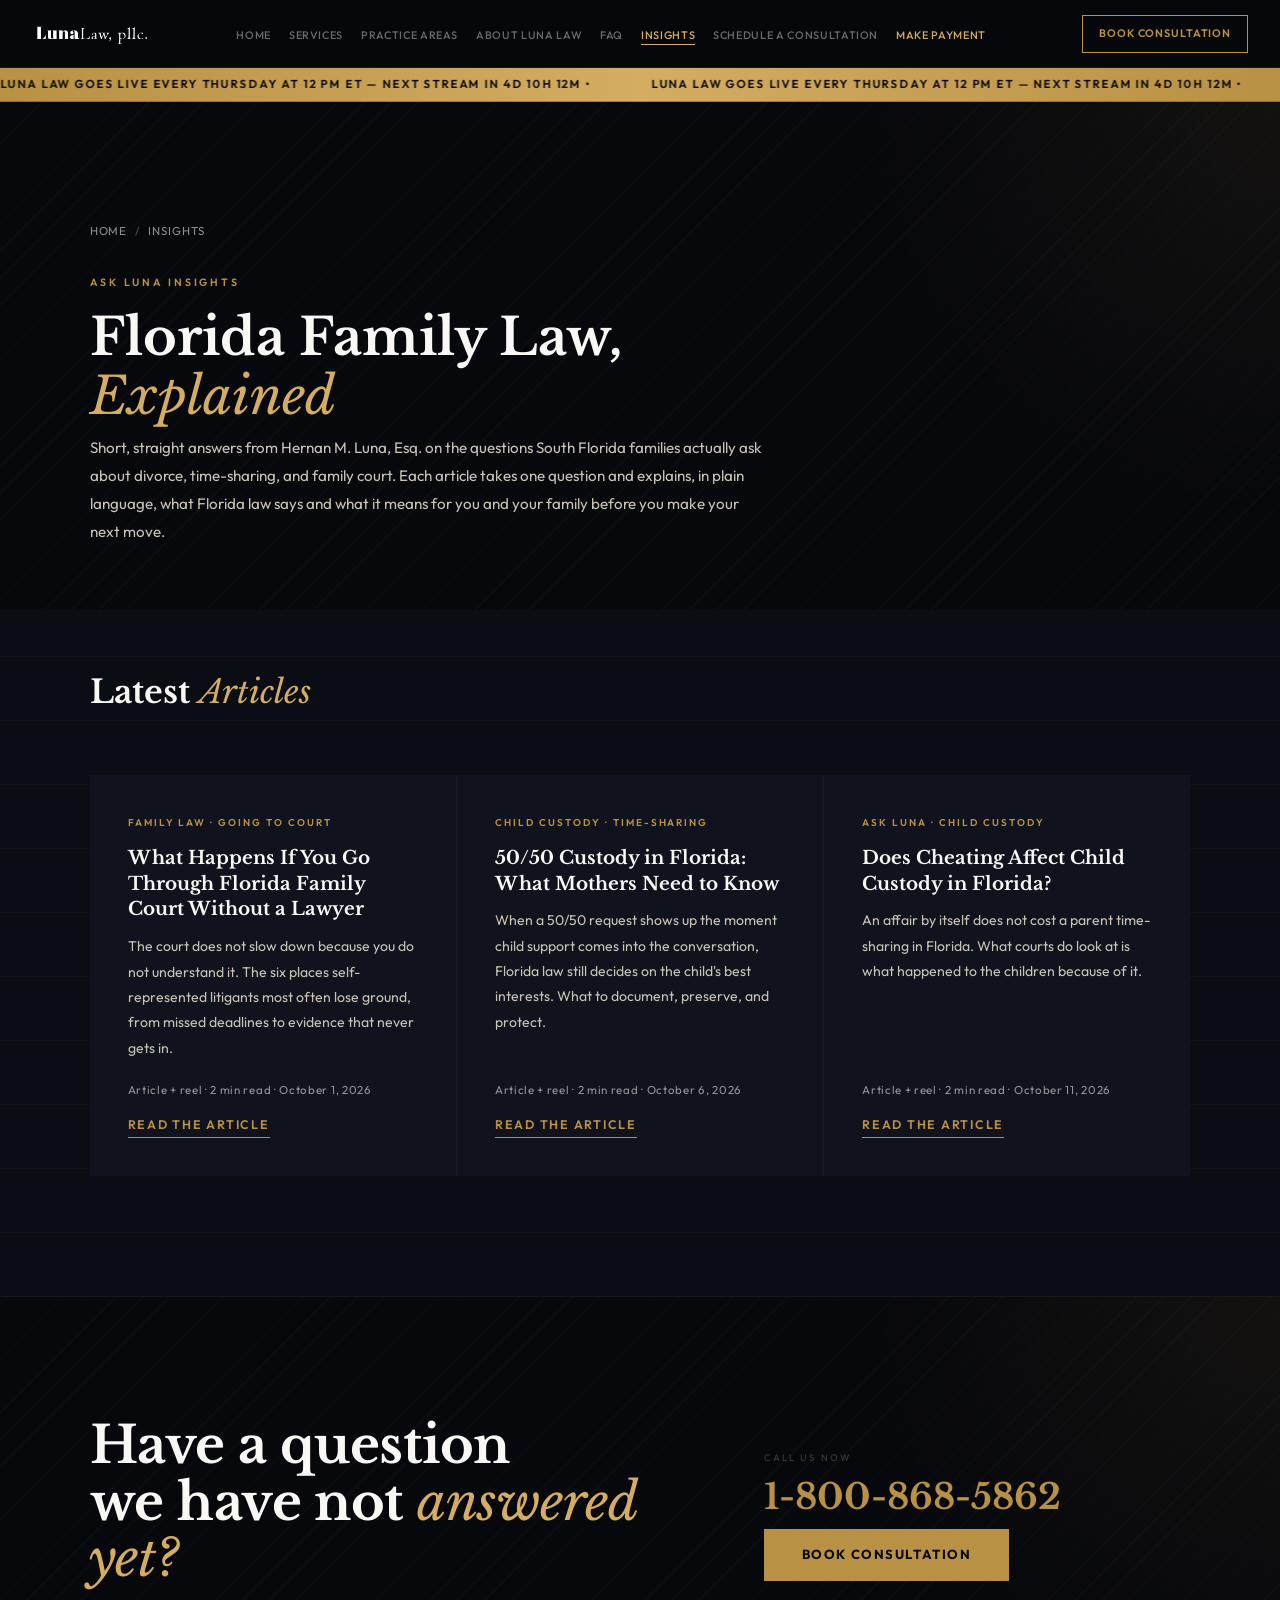
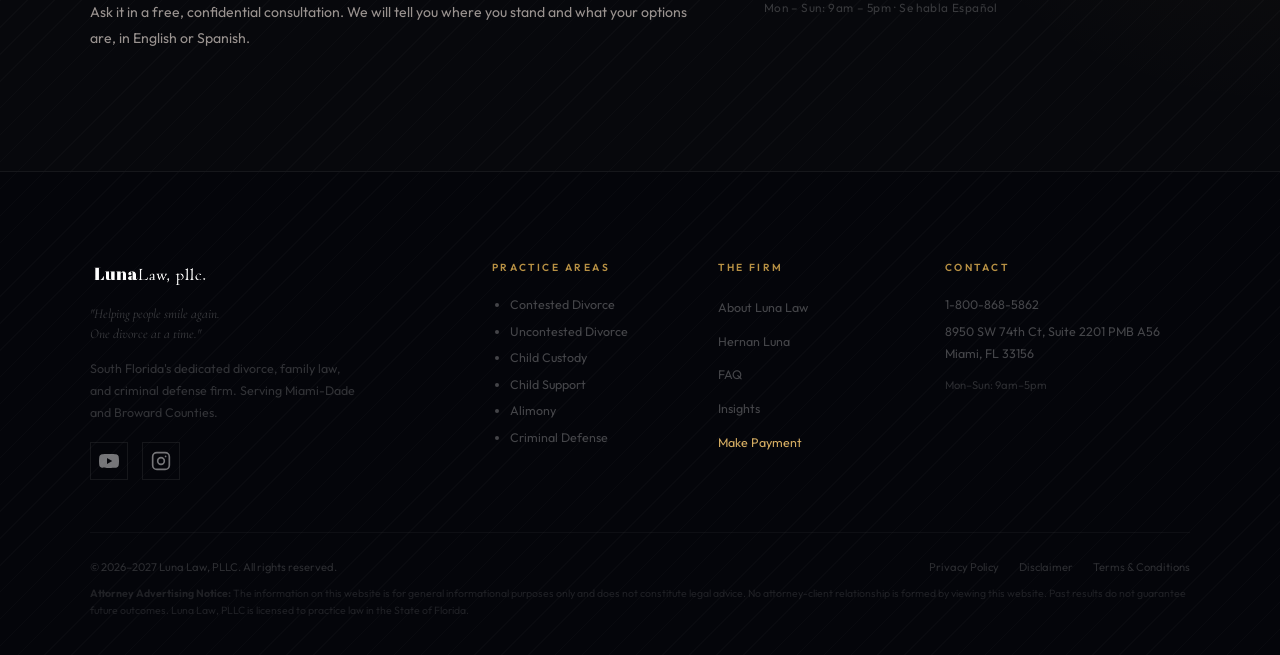
==== commit 9a972af3: "Insights: reel cover thumbnails, staggered article dates, rewrite hub intro Co-Authored-By: Claude O" ====
--- a/insights/index.html
+++ b/insights/index.html
@@ -11,7 +11,7 @@
 </script>
 <meta charset="UTF-8">
 <meta name="viewport" content="width=device-width,initial-scale=1.0">
-<meta name="description" content="Plain-language articles from Hernan M. Luna, Esq. on Florida divorce, child custody, and family court, each paired with an Ask Luna reel from @hlunalaw. Serving Miami-Dade and Broward.">
+<meta name="description" content="Plain-language articles from Hernan M. Luna, Esq. on Florida divorce, child custody, and family court. Serving Miami-Dade and Broward.">
 <title>Ask Luna Insights: Florida Family Law, Explained | Luna Law, PLLC</title>
 <link rel="canonical" href="https://hlunalaw.com/insights/">
 <script type="application/ld+json">
@@ -23,7 +23,7 @@
       "@id": "https://hlunalaw.com/insights/#blog",
       "name": "Ask Luna Insights",
       "url": "https://hlunalaw.com/insights/",
-      "description": "Plain-language articles on Florida divorce, child custody, and family court from Hernan M. Luna, Esq., each paired with an Ask Luna reel.",
+      "description": "Plain-language articles on Florida divorce, child custody, and family court from Hernan M. Luna, Esq.",
       "inLanguage": "en-US",
       "publisher": {
         "@type": "Organization",
@@ -40,7 +40,7 @@
           "@id": "https://hlunalaw.com/insights/florida-family-court-without-a-lawyer.html",
           "url": "https://hlunalaw.com/insights/florida-family-court-without-a-lawyer.html",
           "headline": "What Happens If You Go Through Florida Family Court Without a Lawyer",
-          "datePublished": "2026-10-11",
+          "datePublished": "2026-10-01",
           "author": {
             "@type": "Person",
             "name": "Hernan M. Luna, Esq."
@@ -51,7 +51,7 @@
           "@id": "https://hlunalaw.com/insights/50-50-custody-florida-mothers.html",
           "url": "https://hlunalaw.com/insights/50-50-custody-florida-mothers.html",
           "headline": "50/50 Custody in Florida: What Mothers Need to Know",
-          "datePublished": "2026-10-11",
+          "datePublished": "2026-10-06",
           "author": {
             "@type": "Person",
             "name": "Hernan M. Luna, Esq."
@@ -93,7 +93,7 @@
 <meta property="og:type" content="website">
 <meta property="og:site_name" content="Luna Law, PLLC">
 <meta property="og:title" content="Ask Luna Insights: Florida Family Law, Explained | Luna Law, PLLC">
-<meta property="og:description" content="Plain-language articles from Hernan M. Luna, Esq. on Florida divorce, child custody, and family court, each paired with an Ask Luna reel from @hlunalaw. Serving Miami-Dade and Broward.">
+<meta property="og:description" content="Plain-language articles from Hernan M. Luna, Esq. on Florida divorce, child custody, and family court. Serving Miami-Dade and Broward.">
 <meta property="og:url" content="https://hlunalaw.com/insights/">
 <meta property="og:image" content="https://hlunalaw.com/assets/team.jpg">
 <meta property="og:locale" content="en_US">
@@ -101,7 +101,7 @@
 <meta name="author" content="Luna Law, PLLC">
 <meta name="twitter:card" content="summary_large_image">
 <meta name="twitter:title" content="Ask Luna Insights: Florida Family Law, Explained | Luna Law, PLLC">
-<meta name="twitter:description" content="Plain-language articles from Hernan M. Luna, Esq. on Florida divorce, child custody, and family court, each paired with an Ask Luna reel from @hlunalaw. Serving Miami-Dade and Broward.">
+<meta name="twitter:description" content="Plain-language articles from Hernan M. Luna, Esq. on Florida divorce, child custody, and family court. Serving Miami-Dade and Broward.">
 <meta name="twitter:image" content="https://hlunalaw.com/assets/team.jpg">
 <link rel="preconnect" href="https://fonts.googleapis.com">
 <link rel="preconnect" href="https://fonts.gstatic.com" crossorigin>
@@ -160,7 +160,7 @@
     <nav class="ins-crumb reveal" aria-label="Breadcrumb"><ol><li><a href="/index.html">Home</a></li><li aria-current="page">Insights</li></ol></nav>
     <div class="s-label reveal"><span class="s-label-bar" aria-hidden="true"></span><span class="s-label-text">Ask Luna Insights</span></div>
     <h1 class="s-title reveal" id="ins-h">Florida Family Law,<br><em>Explained</em></h1>
-    <p class="ins-intro reveal">Short, straight answers from Hernan M. Luna, Esq. on the questions South Florida families actually ask about divorce, time-sharing, and family court. Each article pairs with an Ask Luna reel from <a href="https://instagram.com/hlunalaw" onclick="gtag('event', 'instagram_click', {'event_category': 'engagement', 'event_label': 'Insights Hub Intro'});" target="_blank" rel="noopener noreferrer" style="color:var(--gold-lt);">@hlunalaw</a>, so you can watch the one-minute version or read the full picture.</p>
+    <p class="ins-intro reveal">Short, straight answers from Hernan M. Luna, Esq. on the questions South Florida families actually ask about divorce, time-sharing, and family court. Each article takes one question and explains, in plain language, what Florida law says and what it means for you and your family before you make your next move.</p>
   </div>
 </section>
 
@@ -175,7 +175,7 @@
         <p class="ins-card-cat">Family Law · Going to Court</p>
         <h3 class="ins-card-title"><a href="/insights/florida-family-court-without-a-lawyer.html">What Happens If You Go Through Florida Family Court Without a Lawyer</a></h3>
         <p class="ins-card-excerpt">The court does not slow down because you do not understand it. The six places self-represented litigants most often lose ground, from missed deadlines to evidence that never gets in.</p>
-        <p class="ins-card-meta">Article + reel · 2 min read · <time datetime="2026-10-11">October 11, 2026</time></p>
+        <p class="ins-card-meta">Article + reel · 2 min read · <time datetime="2026-10-01">October 1, 2026</time></p>
         <a class="ins-card-link" href="/insights/florida-family-court-without-a-lawyer.html" aria-label="Read: What Happens If You Go Through Florida Family Court Without a Lawyer">Read the article</a>
       </article>
 
@@ -183,7 +183,7 @@
         <p class="ins-card-cat">Child Custody · Time-Sharing</p>
         <h3 class="ins-card-title"><a href="/insights/50-50-custody-florida-mothers.html">50/50 Custody in Florida: What Mothers Need to Know</a></h3>
         <p class="ins-card-excerpt">When a 50/50 request shows up the moment child support comes into the conversation, Florida law still decides on the child's best interests. What to document, preserve, and protect.</p>
-        <p class="ins-card-meta">Article + reel · 2 min read · <time datetime="2026-10-11">October 11, 2026</time></p>
+        <p class="ins-card-meta">Article + reel · 2 min read · <time datetime="2026-10-06">October 6, 2026</time></p>
         <a class="ins-card-link" href="/insights/50-50-custody-florida-mothers.html" aria-label="Read: 50/50 Custody in Florida: What Mothers Need to Know">Read the article</a>
       </article>
 
--- a/css/styles.css
+++ b/css/styles.css
@@ -1094,6 +1094,12 @@
 .ig-lite.is-loaded{aspect-ratio:auto;height:700px;cursor:default;background:var(--void)}
 .ig-lite.is-loaded .ig-lite-badge,.ig-lite.is-loaded .ig-lite-caption,.ig-lite.is-loaded .yt-lite-play{display:none}
 .ig-lite iframe{position:absolute;inset:0;width:100%;height:100%;border:0;background:#fff}
+/* Reel cover poster (self-hosted in assets/insights/): the cover already carries the title, so the badge and text caption are hidden when a poster is present */
+.ig-lite-poster{position:absolute;inset:0;width:100%;height:100%;object-fit:cover;display:block;transition:transform .5s ease}
+.ig-lite:hover .ig-lite-poster{transform:scale(1.03)}
+.ig-lite-poster~.ig-lite-caption,.ig-lite-poster~.ig-lite-badge{display:none}
+.ig-lite-poster~.yt-lite-play{z-index:1}
+.ig-lite.is-loaded .ig-lite-poster{display:none}
 .ins-reel-link{display:inline-block;margin-top:12px;font-family:'Outfit',sans-serif;font-size:.76rem;font-weight:600;letter-spacing:.12em;text-transform:uppercase;color:var(--gold);border-bottom:1px solid var(--gold);padding-bottom:2px}
 .ins-cta{background:var(--surface);border:1px solid var(--rim);border-top:2px solid var(--gold);padding:26px}
 .ins-cta h2{font-family:'Libre Baskerville',serif;font-size:1.15rem;color:var(--white);margin-bottom:10px}
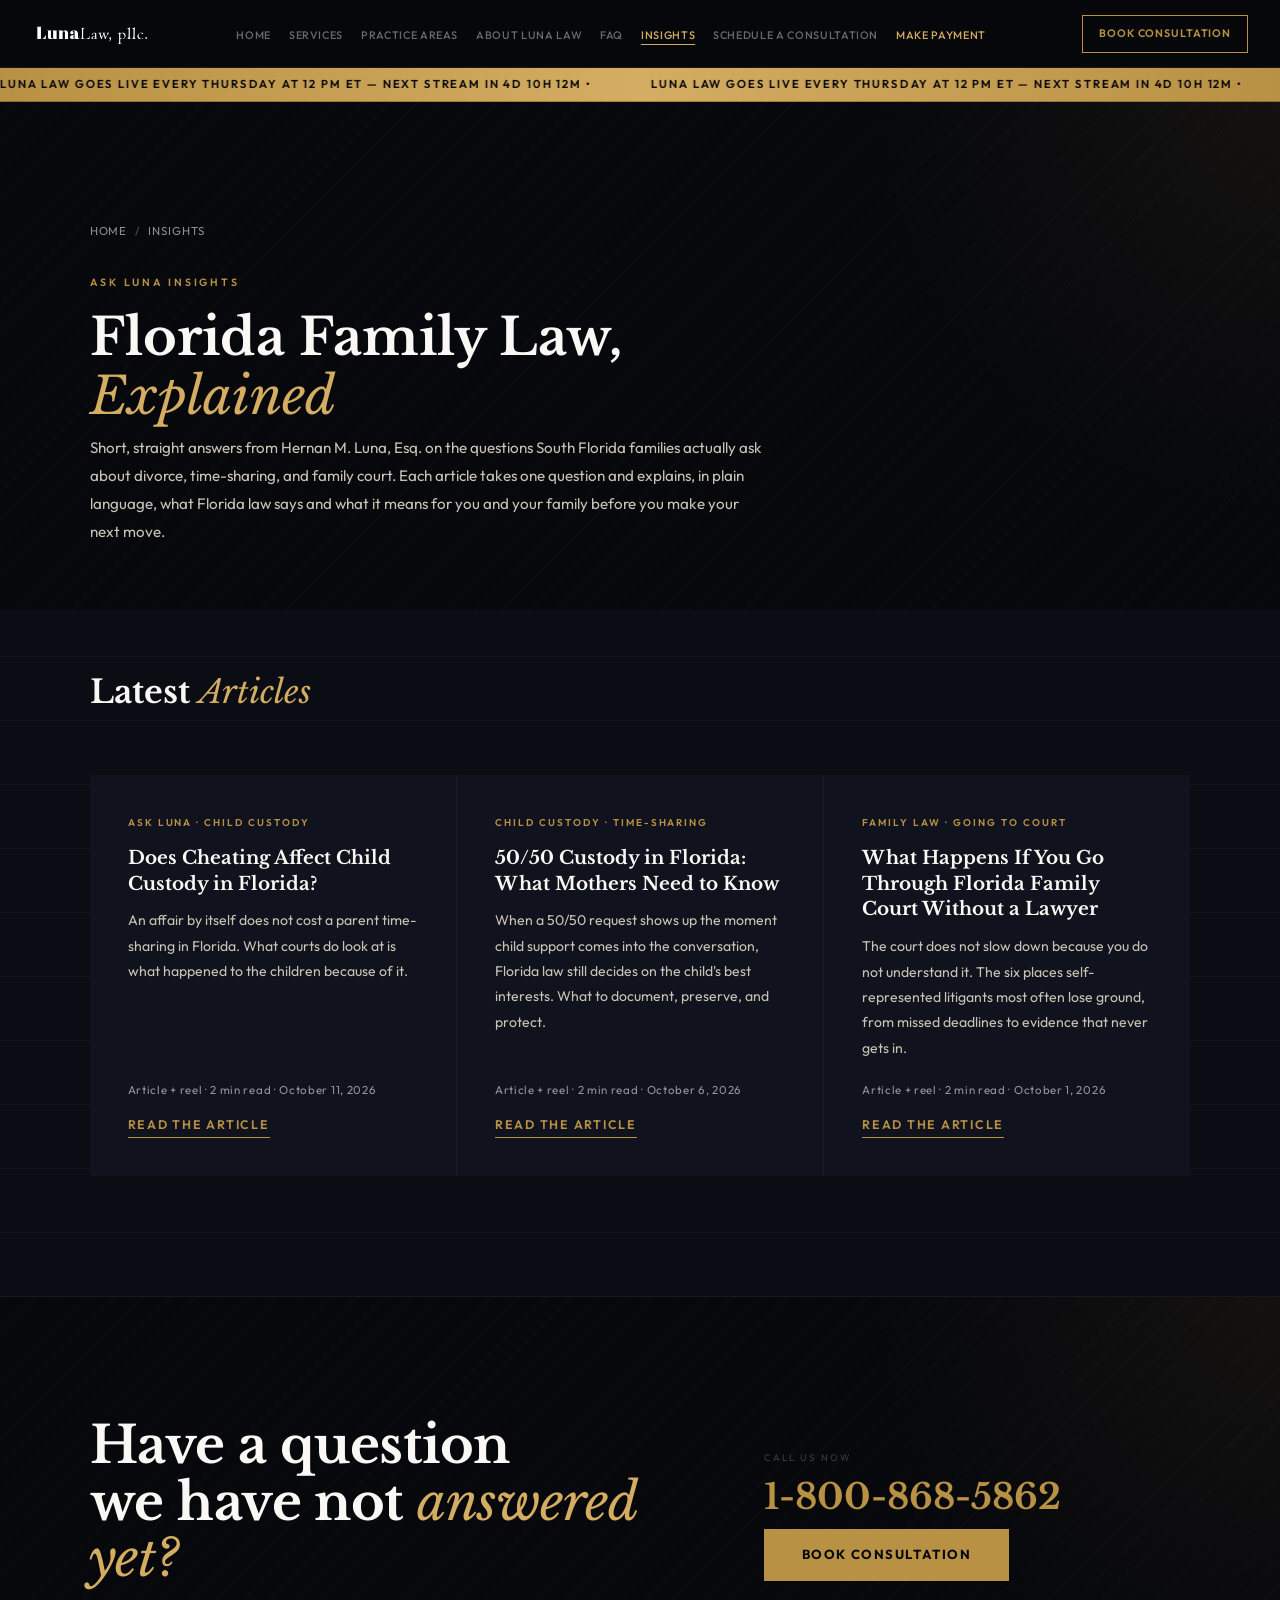
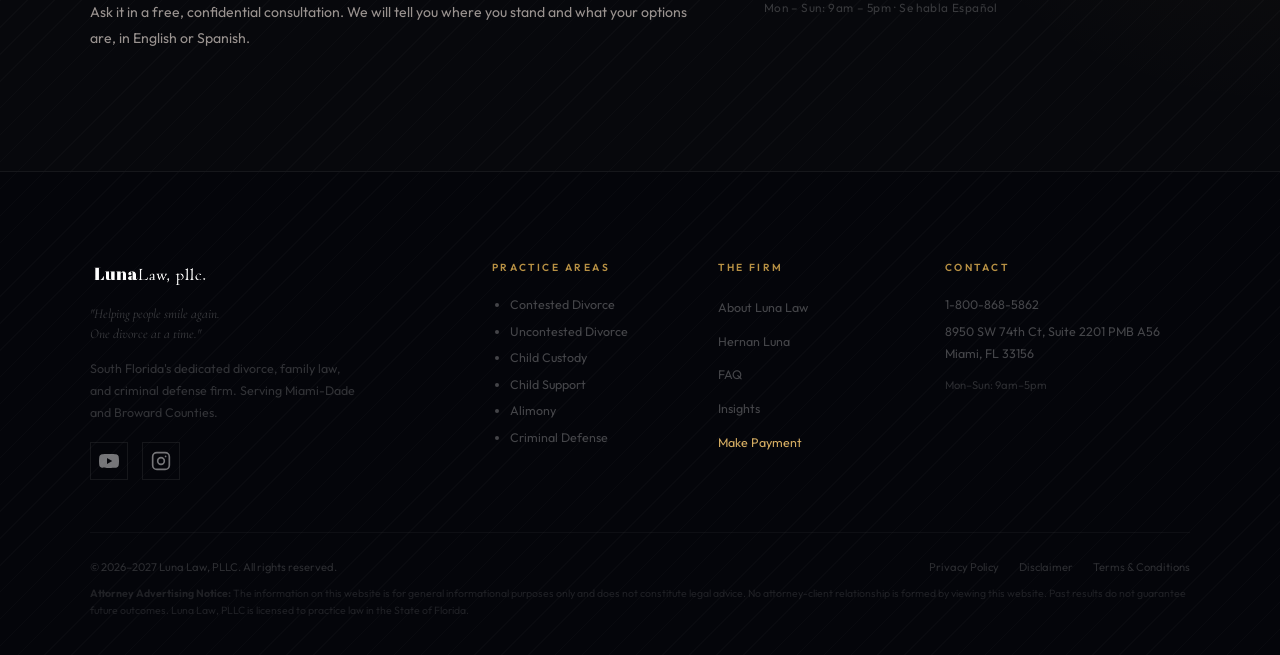
==== commit 2115fbb7: "Insights hub: list newest article first Co-Authored-By: Claude Opus 5.5 <noreply@anthropic.com>" ====
--- a/insights/index.html
+++ b/insights/index.html
@@ -37,10 +37,10 @@
       "blogPost": [
         {
           "@type": "BlogPosting",
-          "@id": "https://hlunalaw.com/insights/florida-family-court-without-a-lawyer.html",
-          "url": "https://hlunalaw.com/insights/florida-family-court-without-a-lawyer.html",
-          "headline": "What Happens If You Go Through Florida Family Court Without a Lawyer",
-          "datePublished": "2026-10-01",
+          "@id": "https://hlunalaw.com/insights/does-cheating-affect-child-custody-florida.html",
+          "url": "https://hlunalaw.com/insights/does-cheating-affect-child-custody-florida.html",
+          "headline": "Does Cheating Affect Child Custody in Florida?",
+          "datePublished": "2026-10-11",
           "author": {
             "@type": "Person",
             "name": "Hernan M. Luna, Esq."
@@ -59,10 +59,10 @@
         },
         {
           "@type": "BlogPosting",
-          "@id": "https://hlunalaw.com/insights/does-cheating-affect-child-custody-florida.html",
-          "url": "https://hlunalaw.com/insights/does-cheating-affect-child-custody-florida.html",
-          "headline": "Does Cheating Affect Child Custody in Florida?",
-          "datePublished": "2026-10-11",
+          "@id": "https://hlunalaw.com/insights/florida-family-court-without-a-lawyer.html",
+          "url": "https://hlunalaw.com/insights/florida-family-court-without-a-lawyer.html",
+          "headline": "What Happens If You Go Through Florida Family Court Without a Lawyer",
+          "datePublished": "2026-10-01",
           "author": {
             "@type": "Person",
             "name": "Hernan M. Luna, Esq."
@@ -172,11 +172,11 @@
     <div class="ins-grid reveal">
 
       <article class="ins-card">
-        <p class="ins-card-cat">Family Law · Going to Court</p>
-        <h3 class="ins-card-title"><a href="/insights/florida-family-court-without-a-lawyer.html">What Happens If You Go Through Florida Family Court Without a Lawyer</a></h3>
-        <p class="ins-card-excerpt">The court does not slow down because you do not understand it. The six places self-represented litigants most often lose ground, from missed deadlines to evidence that never gets in.</p>
-        <p class="ins-card-meta">Article + reel · 2 min read · <time datetime="2026-10-01">October 1, 2026</time></p>
-        <a class="ins-card-link" href="/insights/florida-family-court-without-a-lawyer.html" aria-label="Read: What Happens If You Go Through Florida Family Court Without a Lawyer">Read the article</a>
+        <p class="ins-card-cat">Ask Luna · Child Custody</p>
+        <h3 class="ins-card-title"><a href="/insights/does-cheating-affect-child-custody-florida.html">Does Cheating Affect Child Custody in Florida?</a></h3>
+        <p class="ins-card-excerpt">An affair by itself does not cost a parent time-sharing in Florida. What courts do look at is what happened to the children because of it.</p>
+        <p class="ins-card-meta">Article + reel · 2 min read · <time datetime="2026-10-11">October 11, 2026</time></p>
+        <a class="ins-card-link" href="/insights/does-cheating-affect-child-custody-florida.html" aria-label="Read: Does Cheating Affect Child Custody in Florida?">Read the article</a>
       </article>
 
       <article class="ins-card">
@@ -188,11 +188,11 @@
       </article>
 
       <article class="ins-card">
-        <p class="ins-card-cat">Ask Luna · Child Custody</p>
-        <h3 class="ins-card-title"><a href="/insights/does-cheating-affect-child-custody-florida.html">Does Cheating Affect Child Custody in Florida?</a></h3>
-        <p class="ins-card-excerpt">An affair by itself does not cost a parent time-sharing in Florida. What courts do look at is what happened to the children because of it.</p>
-        <p class="ins-card-meta">Article + reel · 2 min read · <time datetime="2026-10-11">October 11, 2026</time></p>
-        <a class="ins-card-link" href="/insights/does-cheating-affect-child-custody-florida.html" aria-label="Read: Does Cheating Affect Child Custody in Florida?">Read the article</a>
+        <p class="ins-card-cat">Family Law · Going to Court</p>
+        <h3 class="ins-card-title"><a href="/insights/florida-family-court-without-a-lawyer.html">What Happens If You Go Through Florida Family Court Without a Lawyer</a></h3>
+        <p class="ins-card-excerpt">The court does not slow down because you do not understand it. The six places self-represented litigants most often lose ground, from missed deadlines to evidence that never gets in.</p>
+        <p class="ins-card-meta">Article + reel · 2 min read · <time datetime="2026-10-01">October 1, 2026</time></p>
+        <a class="ins-card-link" href="/insights/florida-family-court-without-a-lawyer.html" aria-label="Read: What Happens If You Go Through Florida Family Court Without a Lawyer">Read the article</a>
       </article>
 
     </div>
